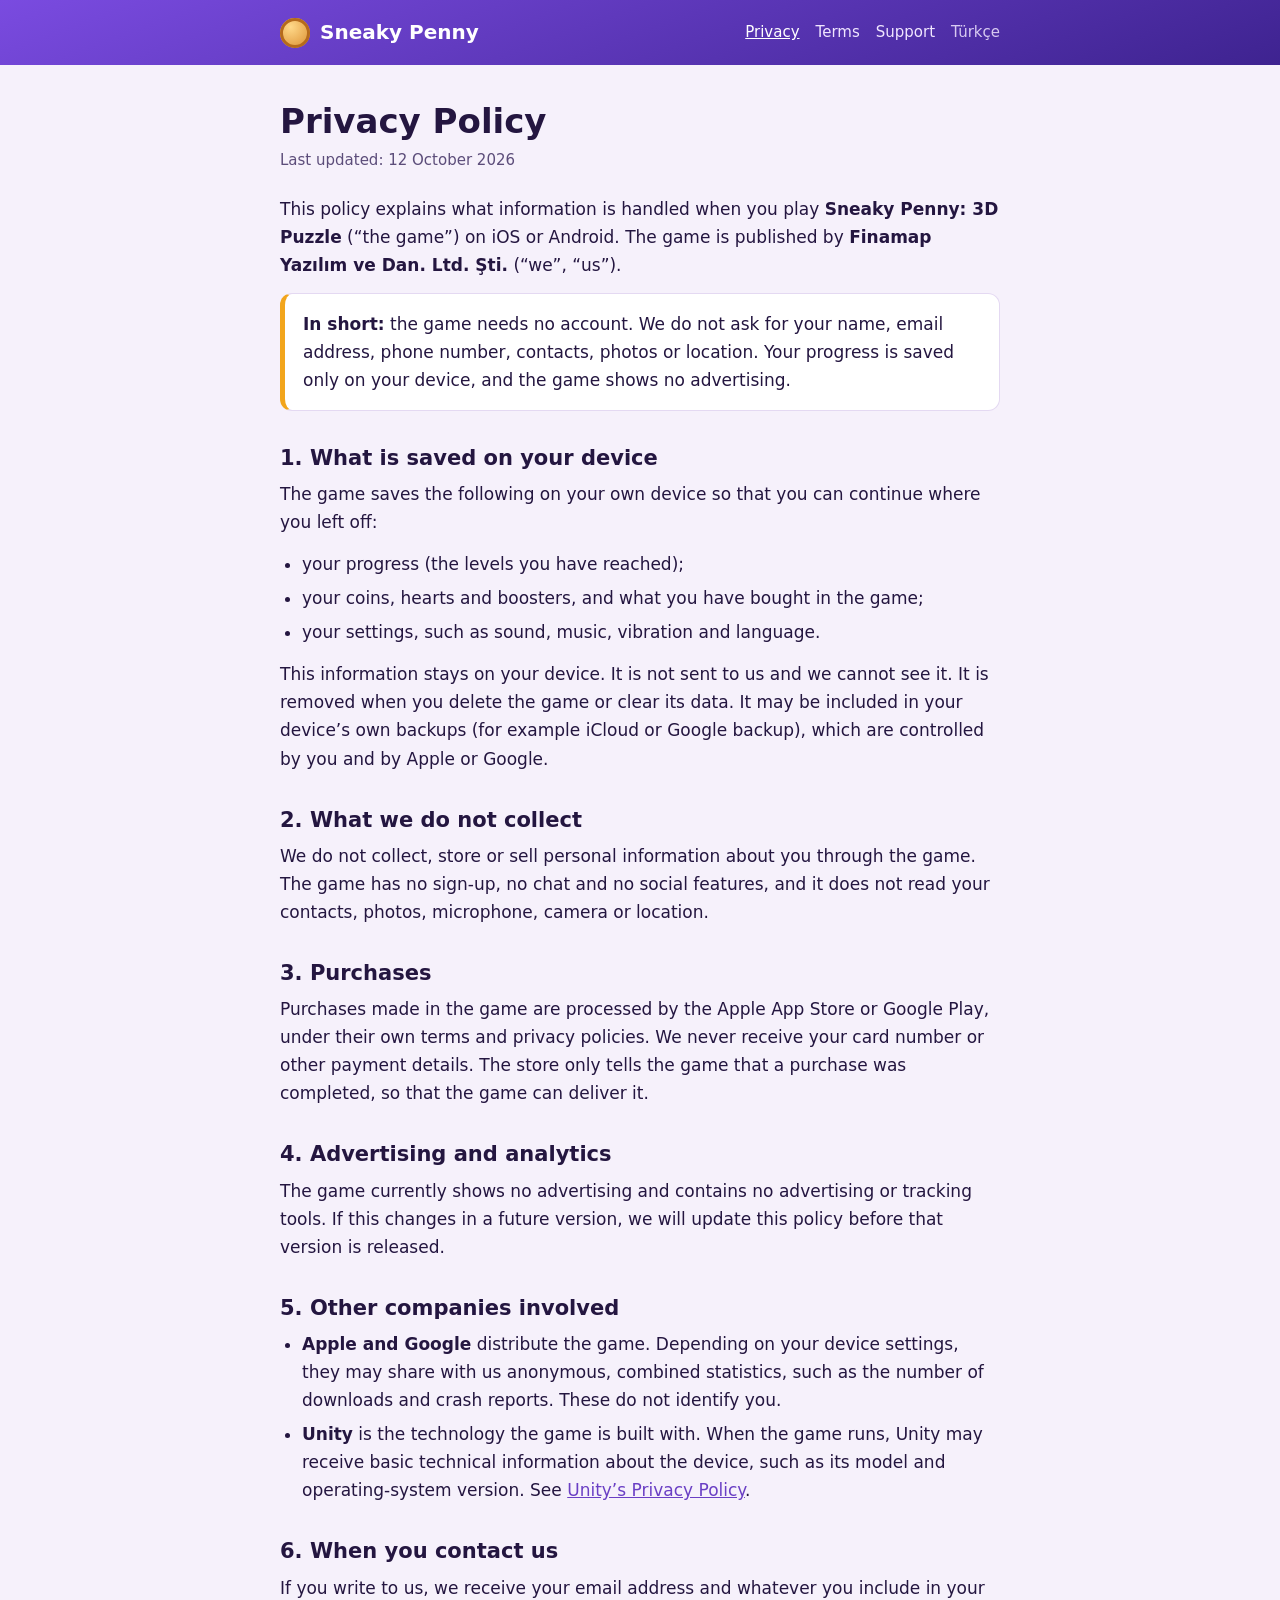
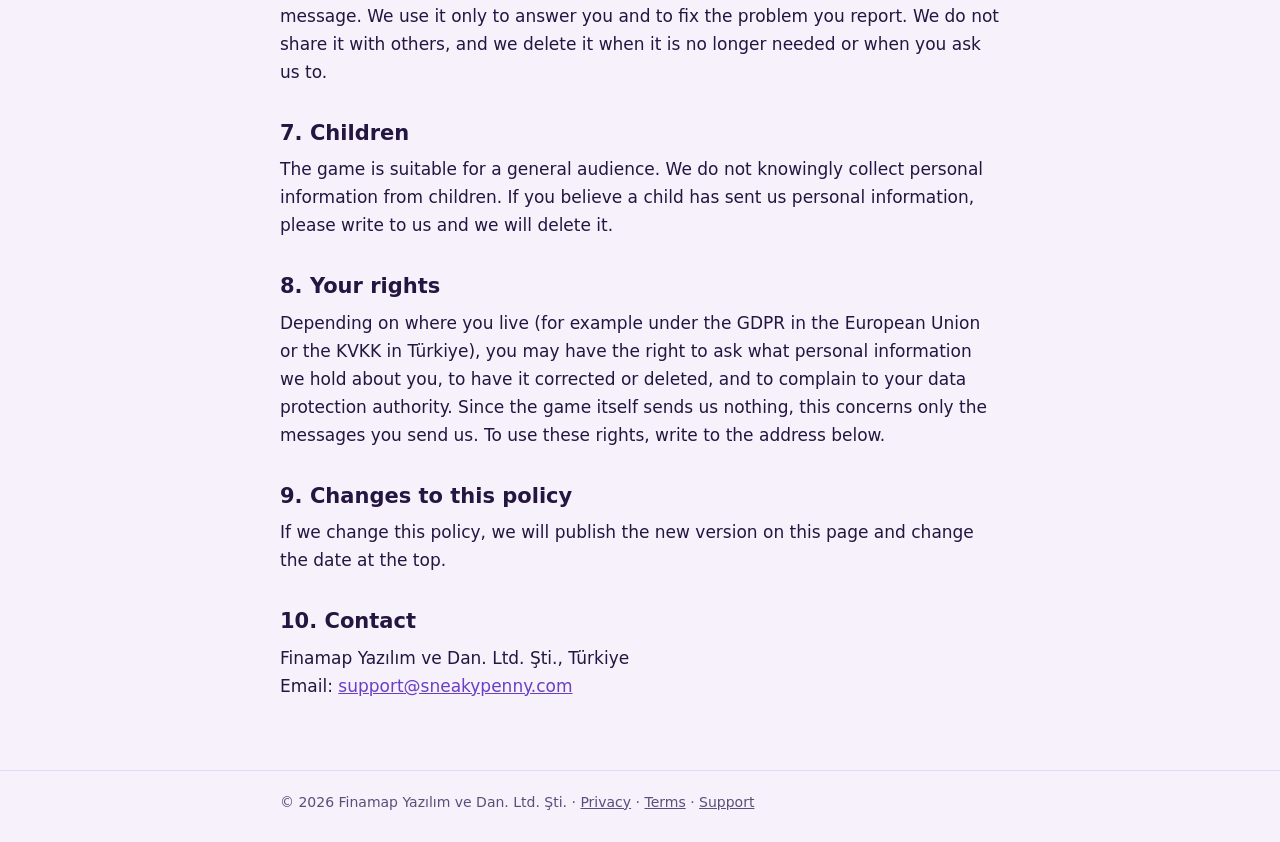
==== privacy/index.html @ abd044db "Add the Sneaky Penny website: privacy, terms and support pages English pages at the root and Turkish" ====
<!doctype html>
<html lang="en">
<head>
<meta charset="utf-8">
<meta name="viewport" content="width=device-width, initial-scale=1">
<title>Privacy Policy · Sneaky Penny: 3D Puzzle</title>
<meta name="description" content="Privacy Policy of Sneaky Penny: 3D Puzzle.">
<link rel="alternate" hreflang="tr" href="../tr/privacy/">
<link rel="stylesheet" href="../style.css">
</head>
<body>
<header class="top"><div class="inner">
  <a class="brand" href="../"><span class="coin"></span>Sneaky Penny</a>
  <nav>
    <a href="./" aria-current="page">Privacy</a>
    <a href="../terms/">Terms</a>
    <a href="../support/">Support</a>
    <a class="lang" href="../tr/privacy/" lang="tr">Türkçe</a>
  </nav>
</div></header>
<main>
  <h1>Privacy Policy</h1>
  <p class="updated">Last updated: 12 October 2026</p>

  <p>This policy explains what information is handled when you play <strong>Sneaky Penny: 3D Puzzle</strong> (“the game”) on iOS or Android. The game is published by <strong>Finamap Yazılım ve Dan. Ltd. Şti.</strong> (“we”, “us”).</p>

  <div class="summary">
    <p><strong>In short:</strong> the game needs no account. We do not ask for your name, email address, phone number, contacts, photos or location. Your progress is saved only on your device, and the game shows no advertising.</p>
  </div>

  <h2>1. What is saved on your device</h2>
  <p>The game saves the following on your own device so that you can continue where you left off:</p>
  <ul>
    <li>your progress (the levels you have reached);</li>
    <li>your coins, hearts and boosters, and what you have bought in the game;</li>
    <li>your settings, such as sound, music, vibration and language.</li>
  </ul>
  <p>This information stays on your device. It is not sent to us and we cannot see it. It is removed when you delete the game or clear its data. It may be included in your device’s own backups (for example iCloud or Google backup), which are controlled by you and by Apple or Google.</p>

  <h2>2. What we do not collect</h2>
  <p>We do not collect, store or sell personal information about you through the game. The game has no sign-up, no chat and no social features, and it does not read your contacts, photos, microphone, camera or location.</p>

  <h2>3. Purchases</h2>
  <p>Purchases made in the game are processed by the Apple App Store or Google Play, under their own terms and privacy policies. We never receive your card number or other payment details. The store only tells the game that a purchase was completed, so that the game can deliver it.</p>

  <h2>4. Advertising and analytics</h2>
  <p>The game currently shows no advertising and contains no advertising or tracking tools. If this changes in a future version, we will update this policy before that version is released.</p>

  <h2>5. Other companies involved</h2>
  <ul>
    <li><strong>Apple and Google</strong> distribute the game. Depending on your device settings, they may share with us anonymous, combined statistics, such as the number of downloads and crash reports. These do not identify you.</li>
    <li><strong>Unity</strong> is the technology the game is built with. When the game runs, Unity may receive basic technical information about the device, such as its model and operating-system version. See <a href="https://unity.com/legal/privacy-policy" rel="noopener">Unity’s Privacy Policy</a>.</li>
  </ul>

  <h2>6. When you contact us</h2>
  <p>If you write to us, we receive your email address and whatever you include in your message. We use it only to answer you and to fix the problem you report. We do not share it with others, and we delete it when it is no longer needed or when you ask us to.</p>

  <h2>7. Children</h2>
  <p>The game is suitable for a general audience. We do not knowingly collect personal information from children. If you believe a child has sent us personal information, please write to us and we will delete it.</p>

  <h2>8. Your rights</h2>
  <p>Depending on where you live (for example under the GDPR in the European Union or the KVKK in Türkiye), you may have the right to ask what personal information we hold about you, to have it corrected or deleted, and to complain to your data protection authority. Since the game itself sends us nothing, this concerns only the messages you send us. To use these rights, write to the address below.</p>

  <h2>9. Changes to this policy</h2>
  <p>If we change this policy, we will publish the new version on this page and change the date at the top.</p>

  <h2>10. Contact</h2>
  <p>Finamap Yazılım ve Dan. Ltd. Şti., Türkiye<br>
  Email: <a href="mailto:support@sneakypenny.com">support@sneakypenny.com</a></p>
</main>
<footer><div class="inner">
  © 2026 Finamap Yazılım ve Dan. Ltd. Şti. · <a href="./">Privacy</a> · <a href="../terms/">Terms</a> · <a href="../support/">Support</a>
</div></footer>
</body>
</html>
---- style.css ----
:root {
  --bg: #f6f1fb;
  --card: #ffffff;
  --ink: #241640;
  --soft: #5c4d7a;
  --line: #e4d9f2;
  --brand: #6a3fc4;
  --brand-deep: #3e2390;
  --gold: #f2a51c;
}
@media (prefers-color-scheme: dark) {
  :root {
    --bg: #150c26;
    --card: #1f1436;
    --ink: #f1eafc;
    --soft: #b9a9d8;
    --line: #35255a;
    --brand: #a985ff;
    --brand-deep: #2a1960;
    --gold: #ffbf3c;
  }
}
* { box-sizing: border-box; }
html { -webkit-text-size-adjust: 100%; }
body {
  margin: 0;
  background: var(--bg);
  color: var(--ink);
  font: 17px/1.65 system-ui, -apple-system, "Segoe UI", Roboto, "Helvetica Neue", Arial, sans-serif;
}
a { color: var(--brand); }
a:hover { text-decoration: none; }

.top {
  background: linear-gradient(160deg, #7a4be0, #3e2390);
  color: #fff;
}
.top .inner, main, footer .inner {
  max-width: 760px;
  margin: 0 auto;
  padding: 0 20px;
}
.top .inner {
  display: flex;
  flex-wrap: wrap;
  align-items: center;
  gap: 8px 20px;
  padding-top: 16px;
  padding-bottom: 16px;
}
.brand {
  display: flex;
  align-items: center;
  gap: 10px;
  margin-right: auto;
  color: #fff;
  font-weight: 800;
  font-size: 20px;
  text-decoration: none;
}
.coin {
  width: 30px;
  height: 30px;
  border-radius: 50%;
  background: radial-gradient(circle at 35% 30%, #ffd98a, #d98a2b);
  box-shadow: inset 0 0 0 3px #b56a1c;
}
nav { display: flex; flex-wrap: wrap; gap: 4px 16px; }
nav a { color: #f0e6ff; text-decoration: none; font-size: 15px; }
nav a:hover, nav a[aria-current="page"] { color: #fff; text-decoration: underline; }
nav .lang { opacity: .85; }

main { padding-top: 36px; padding-bottom: 56px; }
h1 { font-size: 34px; line-height: 1.2; margin: 0 0 6px; }
h2 { font-size: 21px; line-height: 1.3; margin: 34px 0 8px; }
p, ul { margin: 0 0 14px; }
ul { padding-left: 22px; }
li { margin-bottom: 6px; }
.updated { color: var(--soft); font-size: 15px; margin-bottom: 22px; }
.summary {
  background: var(--card);
  border: 1px solid var(--line);
  border-left: 5px solid var(--gold);
  border-radius: 12px;
  padding: 16px 18px;
  margin: 0 0 8px;
}
.summary p:last-child { margin-bottom: 0; }

.hero { text-align: center; padding: 28px 0 8px; }
.hero h1 { font-size: 42px; }
.hero p { color: var(--soft); font-size: 19px; max-width: 520px; margin: 0 auto 26px; }
.cards { display: grid; gap: 14px; grid-template-columns: repeat(auto-fit, minmax(210px, 1fr)); margin-top: 26px; }
.card {
  display: block;
  background: var(--card);
  border: 1px solid var(--line);
  border-radius: 14px;
  padding: 18px;
  color: var(--ink);
  text-decoration: none;
}
.card:hover { border-color: var(--brand); }
.card strong { display: block; font-size: 18px; margin-bottom: 4px; color: var(--brand); }
.card span { color: var(--soft); font-size: 15px; }
.mail {
  display: inline-block;
  background: var(--brand);
  color: #fff;
  font-weight: 700;
  text-decoration: none;
  border-radius: 12px;
  padding: 12px 20px;
  margin: 6px 0 18px;
}
@media (prefers-color-scheme: dark) { .mail { color: #150c26; } }

footer { border-top: 1px solid var(--line); color: var(--soft); font-size: 14px; }
footer .inner { padding-top: 20px; padding-bottom: 28px; }
footer a { color: var(--soft); }
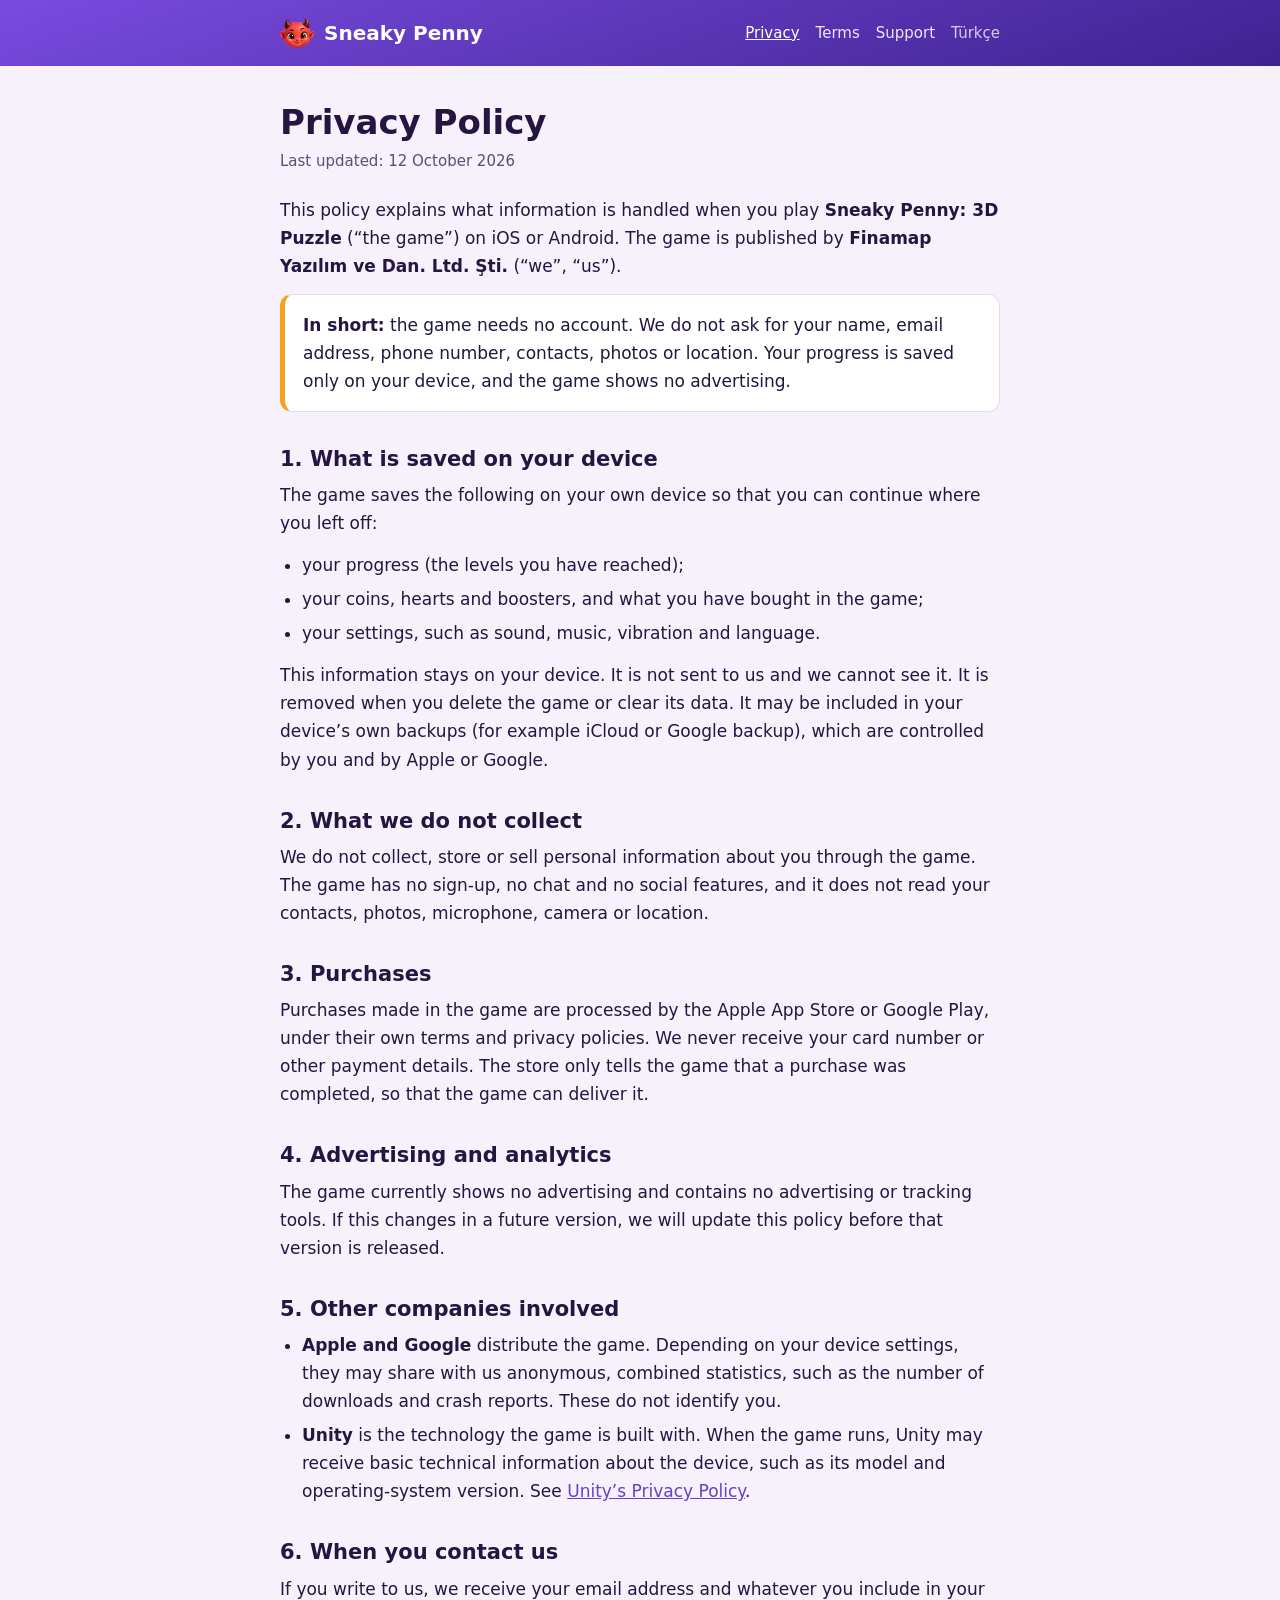
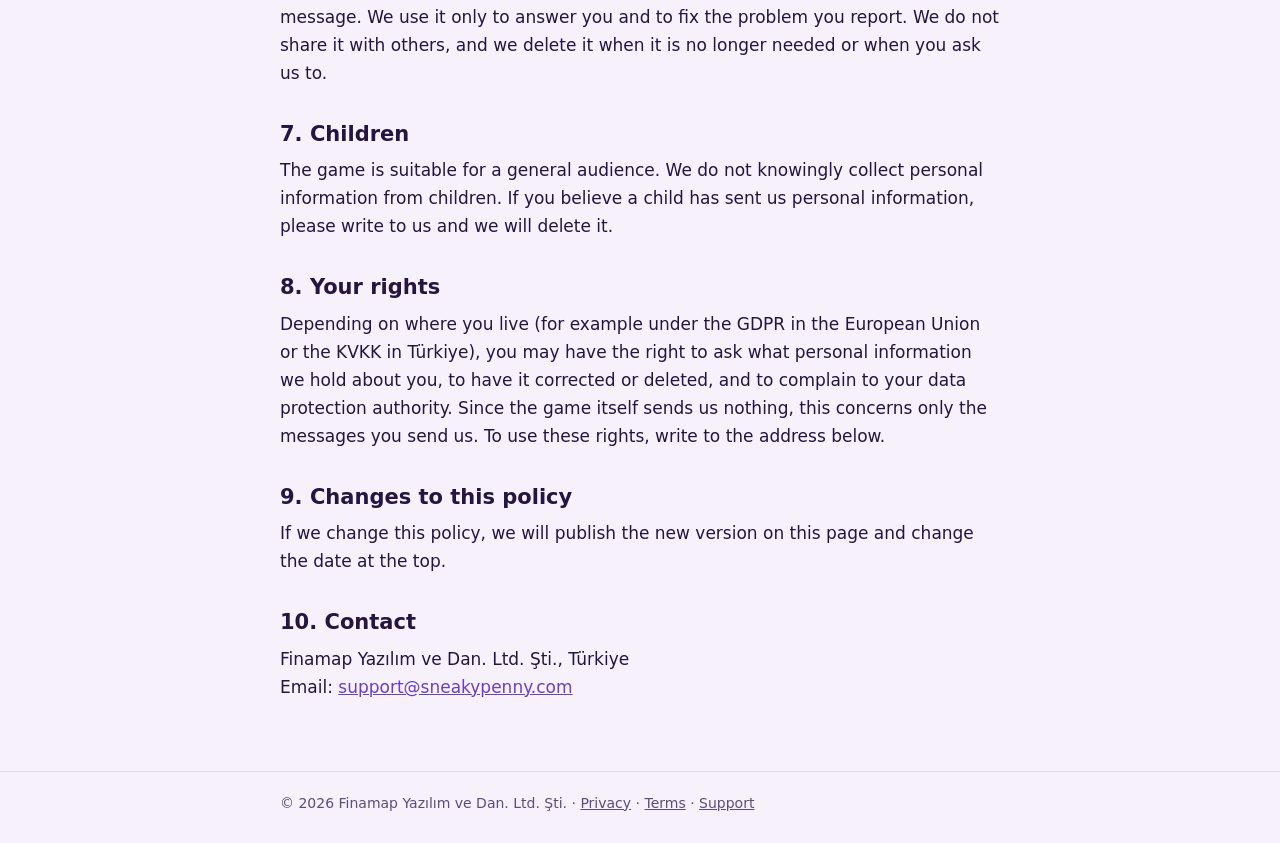
==== commit d32508ec: "Show the game's devil emoji beside the site name Replaces the drawn coin in the header of every page" ====
--- a/privacy/index.html
+++ b/privacy/index.html
@@ -10,7 +10,7 @@
 </head>
 <body>
 <header class="top"><div class="inner">
-  <a class="brand" href="../"><span class="coin"></span>Sneaky Penny</a>
+  <a class="brand" href="../"><img class="devil" src="../devil.png" alt="" width="34" height="34">Sneaky Penny</a>
   <nav>
     <a href="./" aria-current="page">Privacy</a>
     <a href="../terms/">Terms</a>
--- a/style.css
+++ b/style.css
@@ -58,13 +58,7 @@
   font-size: 20px;
   text-decoration: none;
 }
-.coin {
-  width: 30px;
-  height: 30px;
-  border-radius: 50%;
-  background: radial-gradient(circle at 35% 30%, #ffd98a, #d98a2b);
-  box-shadow: inset 0 0 0 3px #b56a1c;
-}
+.devil { width: 34px; height: 34px; display: block; }
 nav { display: flex; flex-wrap: wrap; gap: 4px 16px; }
 nav a { color: #f0e6ff; text-decoration: none; font-size: 15px; }
 nav a:hover, nav a[aria-current="page"] { color: #fff; text-decoration: underline; }
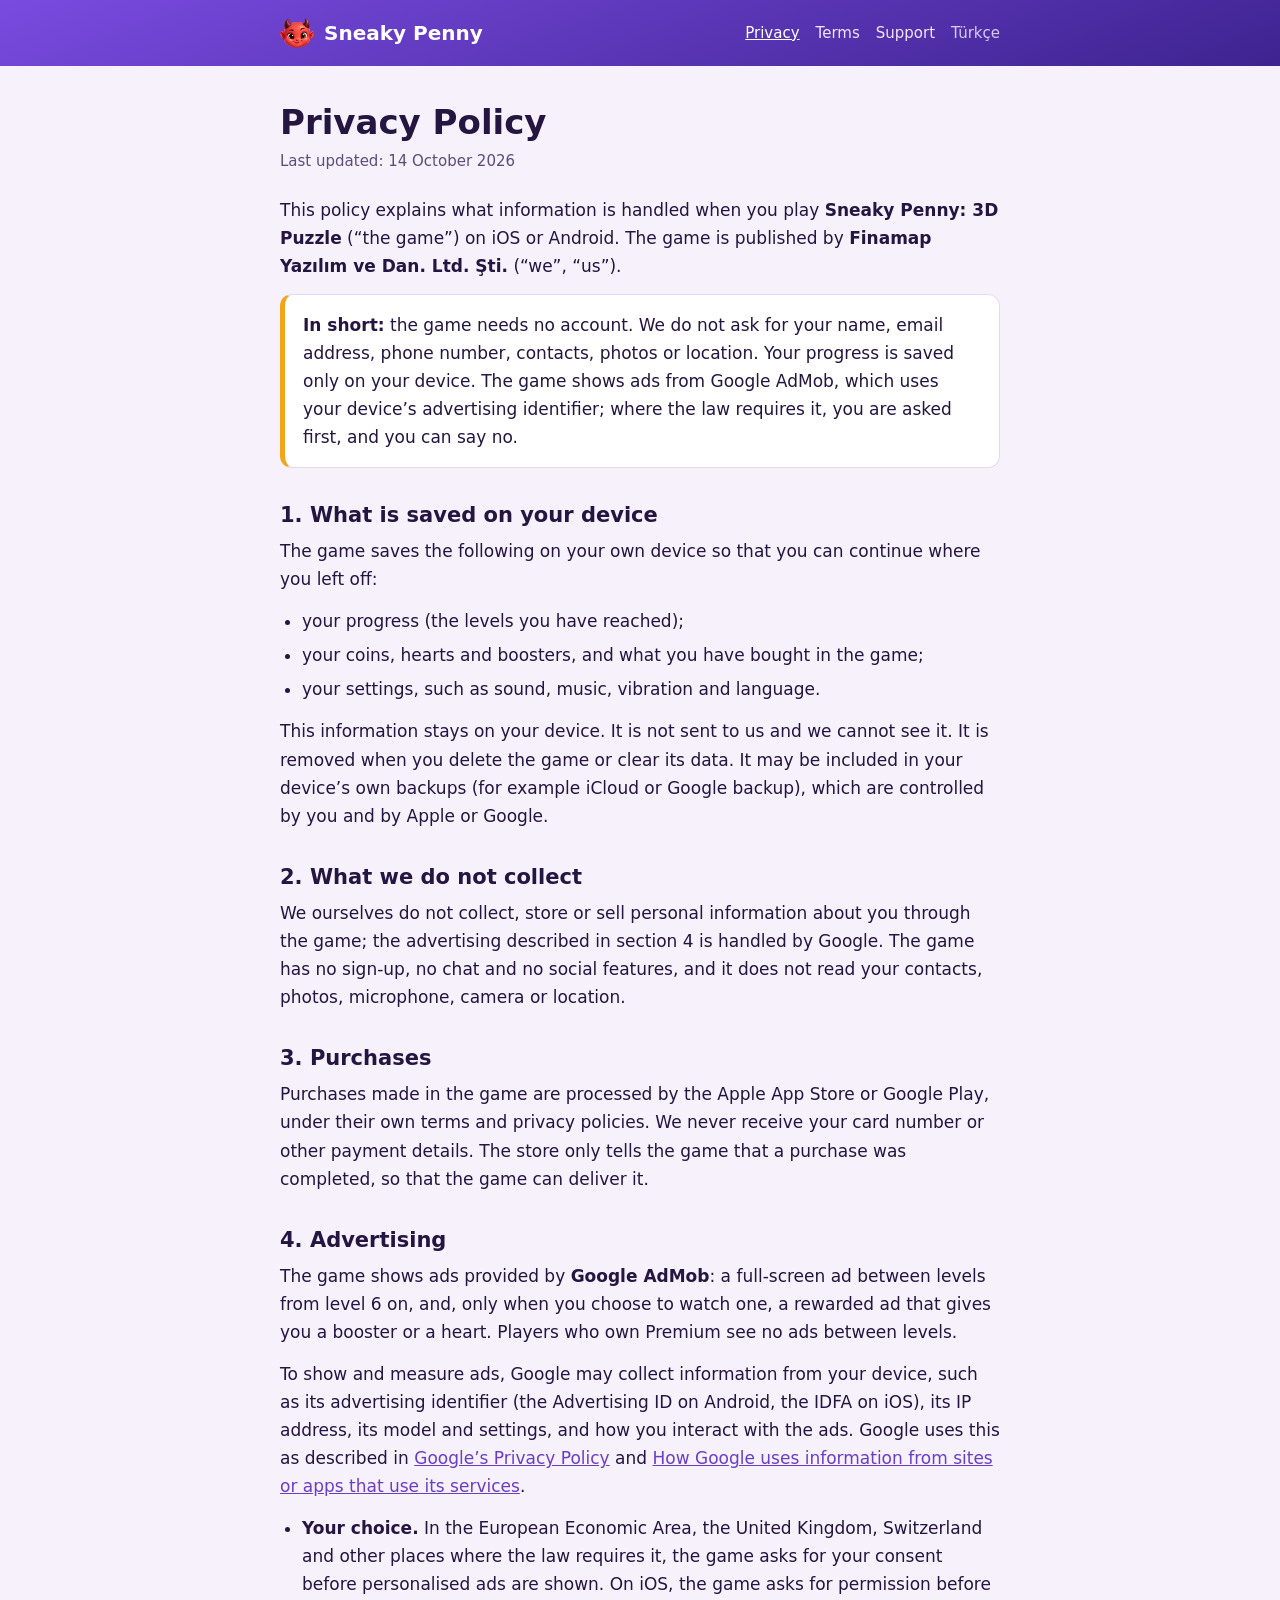
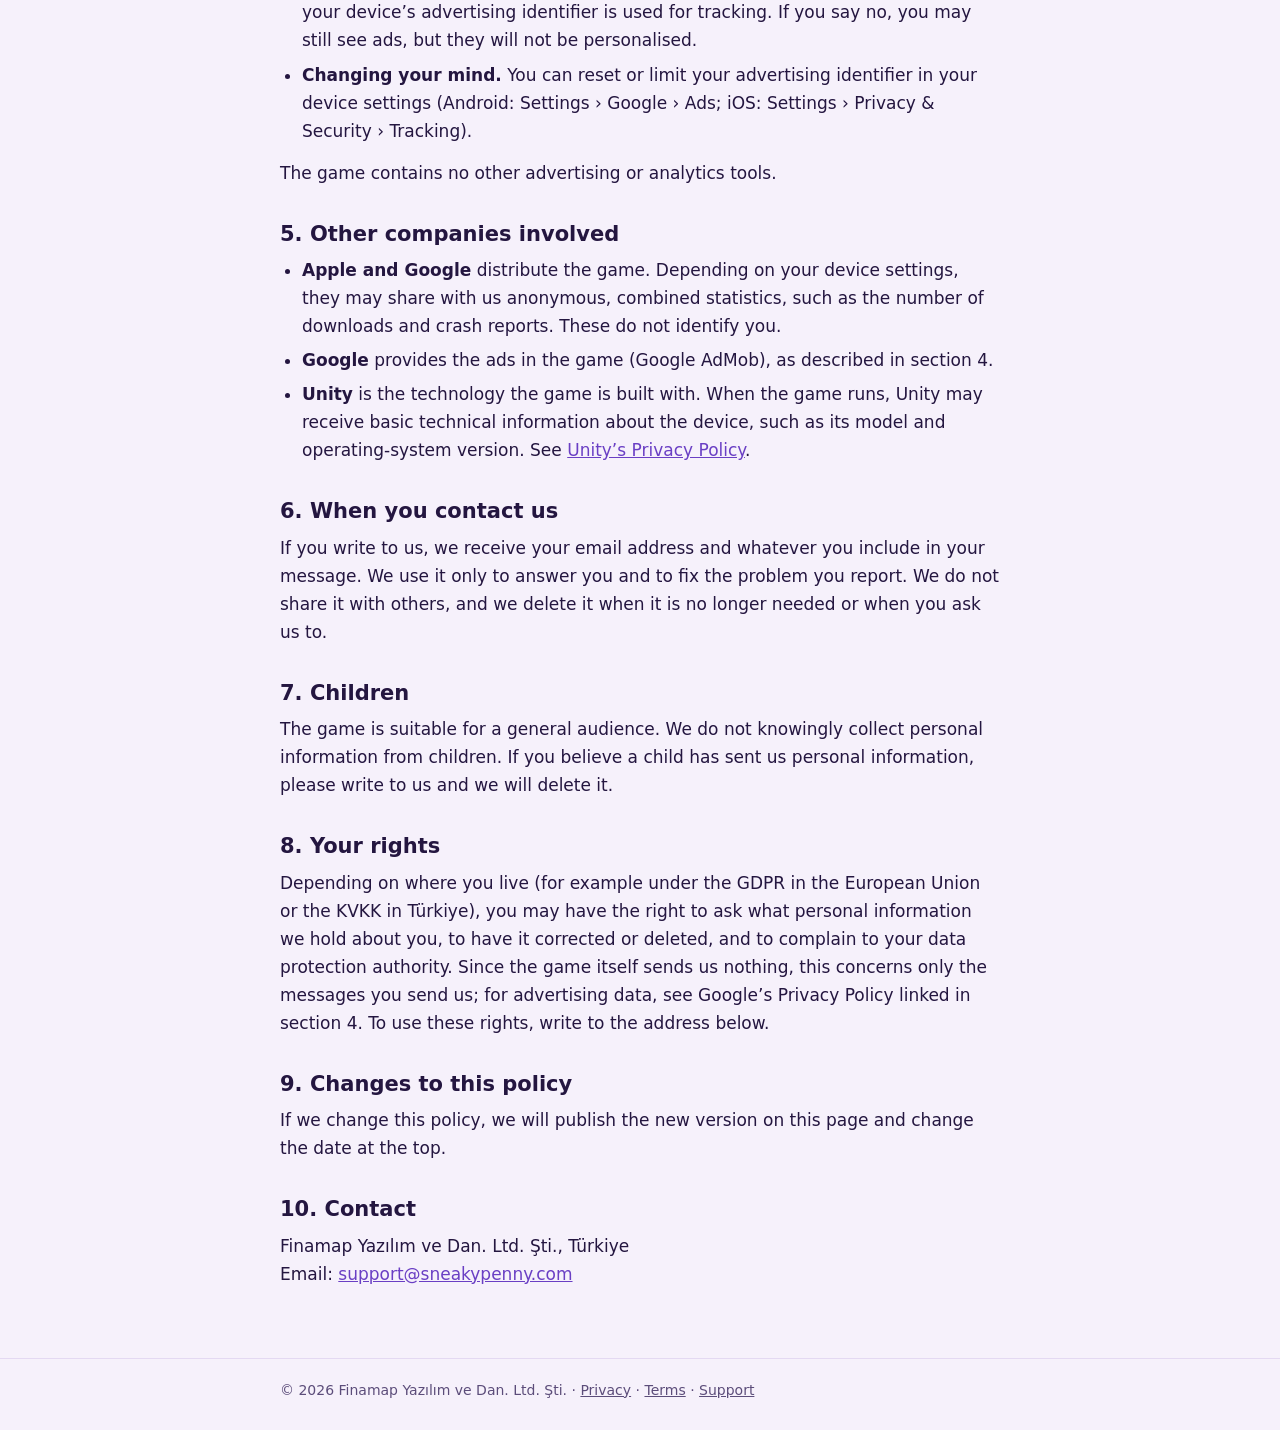
==== commit 246a906a: "Add the AdMob advertising section to the privacy policy and app-ads.txt Co-Authored-By: Claude Opus " ====
--- a/privacy/index.html
+++ b/privacy/index.html
@@ -20,12 +20,12 @@
 </div></header>
 <main>
   <h1>Privacy Policy</h1>
-  <p class="updated">Last updated: 12 October 2026</p>
+  <p class="updated">Last updated: 14 October 2026</p>
 
   <p>This policy explains what information is handled when you play <strong>Sneaky Penny: 3D Puzzle</strong> (“the game”) on iOS or Android. The game is published by <strong>Finamap Yazılım ve Dan. Ltd. Şti.</strong> (“we”, “us”).</p>
 
   <div class="summary">
-    <p><strong>In short:</strong> the game needs no account. We do not ask for your name, email address, phone number, contacts, photos or location. Your progress is saved only on your device, and the game shows no advertising.</p>
+    <p><strong>In short:</strong> the game needs no account. We do not ask for your name, email address, phone number, contacts, photos or location. Your progress is saved only on your device. The game shows ads from Google AdMob, which uses your device’s advertising identifier; where the law requires it, you are asked first, and you can say no.</p>
   </div>
 
   <h2>1. What is saved on your device</h2>
@@ -38,17 +38,24 @@
   <p>This information stays on your device. It is not sent to us and we cannot see it. It is removed when you delete the game or clear its data. It may be included in your device’s own backups (for example iCloud or Google backup), which are controlled by you and by Apple or Google.</p>
 
   <h2>2. What we do not collect</h2>
-  <p>We do not collect, store or sell personal information about you through the game. The game has no sign-up, no chat and no social features, and it does not read your contacts, photos, microphone, camera or location.</p>
+  <p>We ourselves do not collect, store or sell personal information about you through the game; the advertising described in section 4 is handled by Google. The game has no sign-up, no chat and no social features, and it does not read your contacts, photos, microphone, camera or location.</p>
 
   <h2>3. Purchases</h2>
   <p>Purchases made in the game are processed by the Apple App Store or Google Play, under their own terms and privacy policies. We never receive your card number or other payment details. The store only tells the game that a purchase was completed, so that the game can deliver it.</p>
 
-  <h2>4. Advertising and analytics</h2>
-  <p>The game currently shows no advertising and contains no advertising or tracking tools. If this changes in a future version, we will update this policy before that version is released.</p>
+  <h2>4. Advertising</h2>
+  <p>The game shows ads provided by <strong>Google AdMob</strong>: a full-screen ad between levels from level 6 on, and, only when you choose to watch one, a rewarded ad that gives you a booster or a heart. Players who own Premium see no ads between levels.</p>
+  <p>To show and measure ads, Google may collect information from your device, such as its advertising identifier (the Advertising ID on Android, the IDFA on iOS), its IP address, its model and settings, and how you interact with the ads. Google uses this as described in <a href="https://policies.google.com/privacy" rel="noopener">Google’s Privacy Policy</a> and <a href="https://policies.google.com/technologies/partner-sites" rel="noopener">How Google uses information from sites or apps that use its services</a>.</p>
+  <ul>
+    <li><strong>Your choice.</strong> In the European Economic Area, the United Kingdom, Switzerland and other places where the law requires it, the game asks for your consent before personalised ads are shown. On iOS, the game asks for permission before your device’s advertising identifier is used for tracking. If you say no, you may still see ads, but they will not be personalised.</li>
+    <li><strong>Changing your mind.</strong> You can reset or limit your advertising identifier in your device settings (Android: Settings › Google › Ads; iOS: Settings › Privacy &amp; Security › Tracking).</li>
+  </ul>
+  <p>The game contains no other advertising or analytics tools.</p>
 
   <h2>5. Other companies involved</h2>
   <ul>
     <li><strong>Apple and Google</strong> distribute the game. Depending on your device settings, they may share with us anonymous, combined statistics, such as the number of downloads and crash reports. These do not identify you.</li>
+    <li><strong>Google</strong> provides the ads in the game (Google AdMob), as described in section 4.</li>
     <li><strong>Unity</strong> is the technology the game is built with. When the game runs, Unity may receive basic technical information about the device, such as its model and operating-system version. See <a href="https://unity.com/legal/privacy-policy" rel="noopener">Unity’s Privacy Policy</a>.</li>
   </ul>
 
@@ -59,7 +66,7 @@
   <p>The game is suitable for a general audience. We do not knowingly collect personal information from children. If you believe a child has sent us personal information, please write to us and we will delete it.</p>
 
   <h2>8. Your rights</h2>
-  <p>Depending on where you live (for example under the GDPR in the European Union or the KVKK in Türkiye), you may have the right to ask what personal information we hold about you, to have it corrected or deleted, and to complain to your data protection authority. Since the game itself sends us nothing, this concerns only the messages you send us. To use these rights, write to the address below.</p>
+  <p>Depending on where you live (for example under the GDPR in the European Union or the KVKK in Türkiye), you may have the right to ask what personal information we hold about you, to have it corrected or deleted, and to complain to your data protection authority. Since the game itself sends us nothing, this concerns only the messages you send us; for advertising data, see Google’s Privacy Policy linked in section 4. To use these rights, write to the address below.</p>
 
   <h2>9. Changes to this policy</h2>
   <p>If we change this policy, we will publish the new version on this page and change the date at the top.</p>
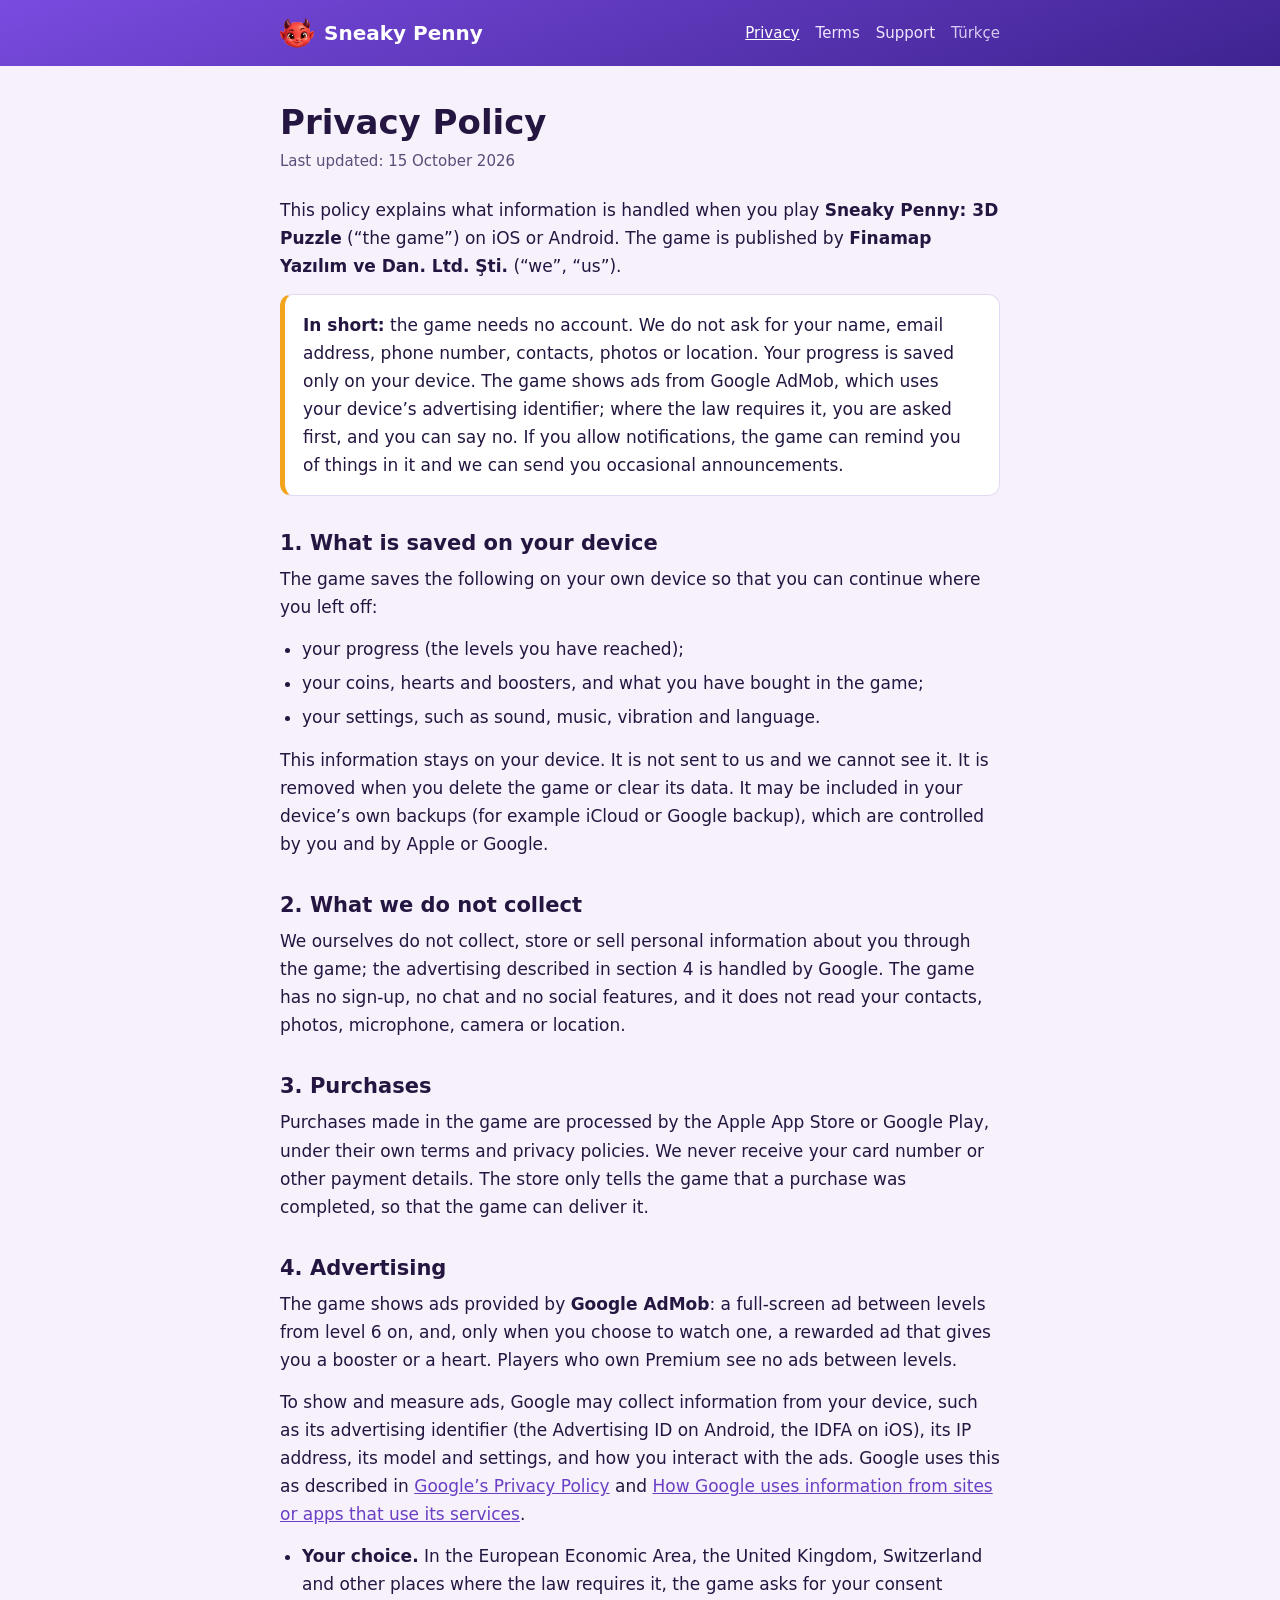
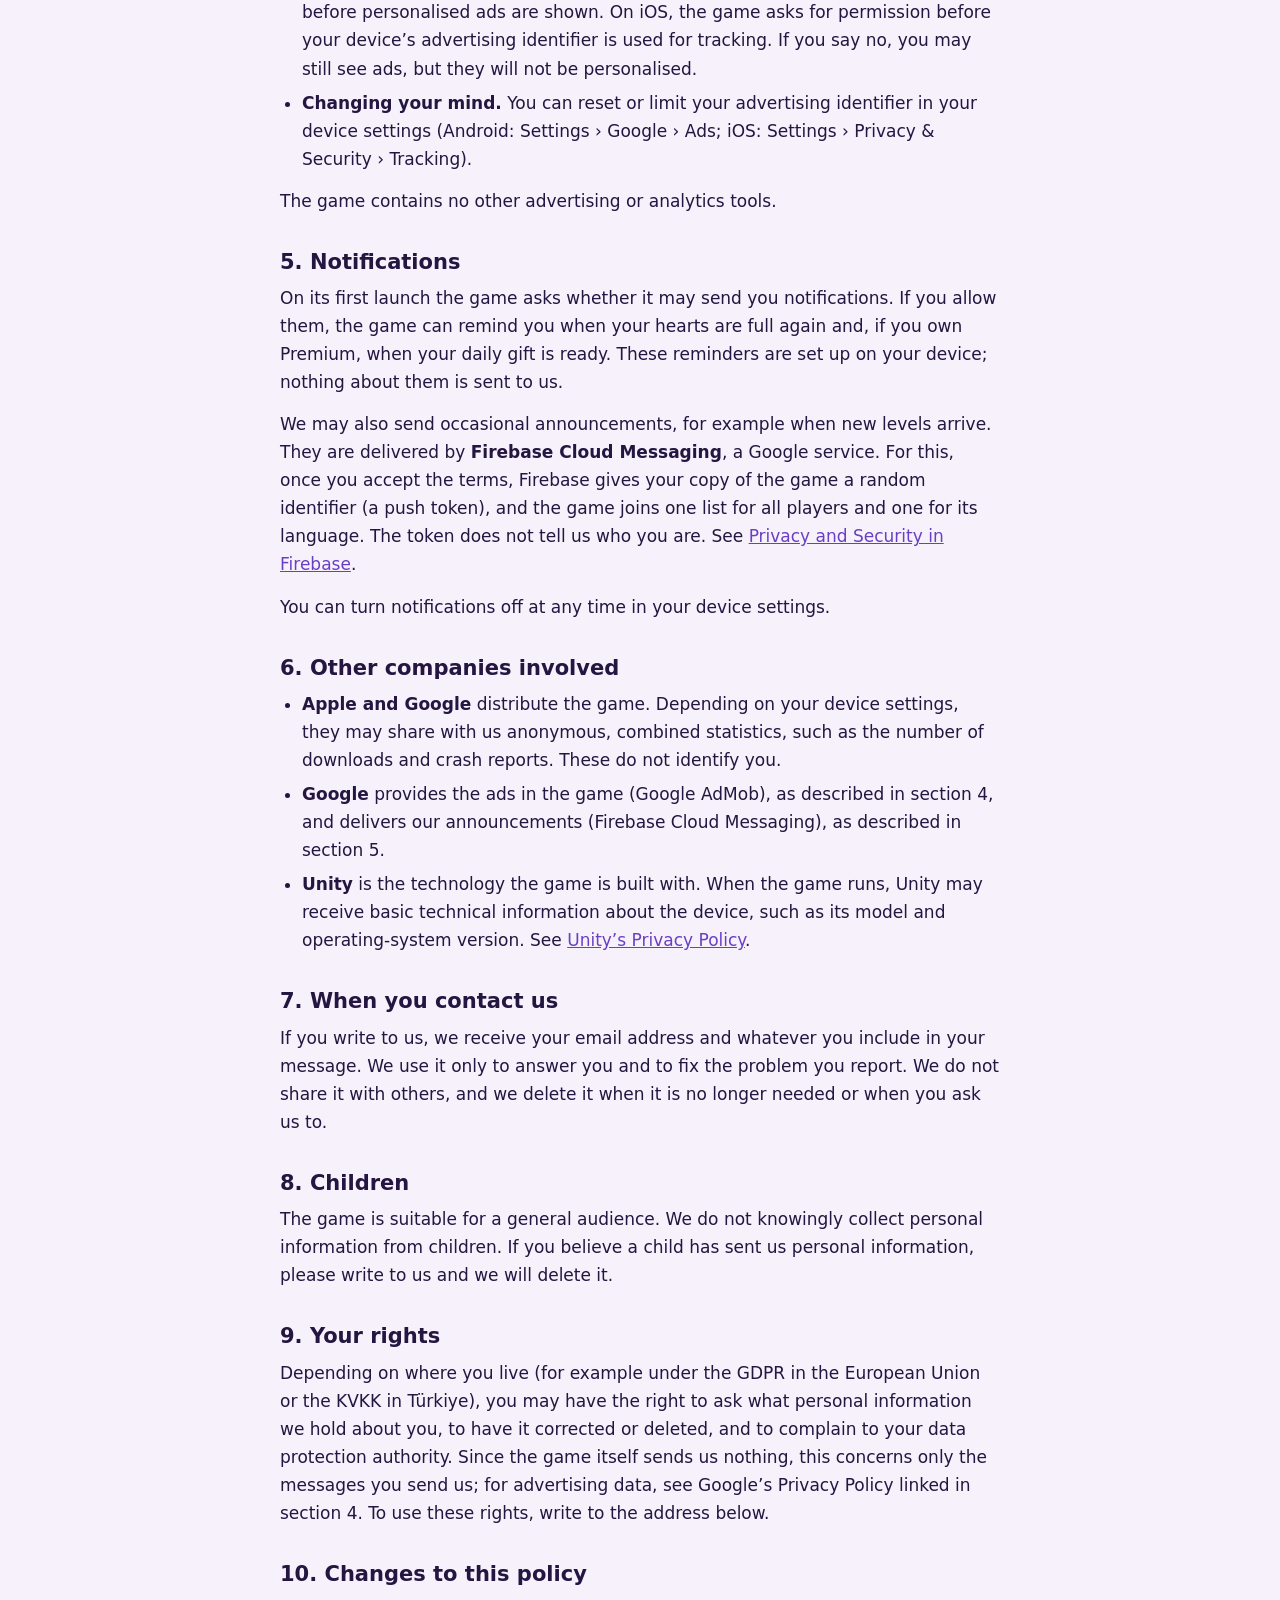
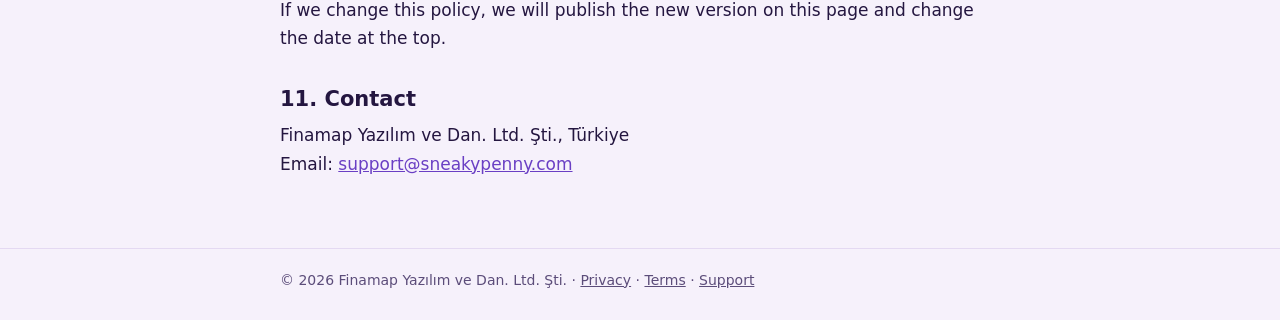
==== commit 5627795f: "Privacy policy: notifications and Firebase Cloud Messaging Co-Authored-By: Claude Opus 5.5 <noreply@" ====
--- a/privacy/index.html
+++ b/privacy/index.html
@@ -20,12 +20,12 @@
 </div></header>
 <main>
   <h1>Privacy Policy</h1>
-  <p class="updated">Last updated: 14 October 2026</p>
+  <p class="updated">Last updated: 15 October 2026</p>
 
   <p>This policy explains what information is handled when you play <strong>Sneaky Penny: 3D Puzzle</strong> (“the game”) on iOS or Android. The game is published by <strong>Finamap Yazılım ve Dan. Ltd. Şti.</strong> (“we”, “us”).</p>
 
   <div class="summary">
-    <p><strong>In short:</strong> the game needs no account. We do not ask for your name, email address, phone number, contacts, photos or location. Your progress is saved only on your device. The game shows ads from Google AdMob, which uses your device’s advertising identifier; where the law requires it, you are asked first, and you can say no.</p>
+    <p><strong>In short:</strong> the game needs no account. We do not ask for your name, email address, phone number, contacts, photos or location. Your progress is saved only on your device. The game shows ads from Google AdMob, which uses your device’s advertising identifier; where the law requires it, you are asked first, and you can say no. If you allow notifications, the game can remind you of things in it and we can send you occasional announcements.</p>
   </div>
 
   <h2>1. What is saved on your device</h2>
@@ -52,26 +52,31 @@
   </ul>
   <p>The game contains no other advertising or analytics tools.</p>
 
-  <h2>5. Other companies involved</h2>
+  <h2>5. Notifications</h2>
+  <p>On its first launch the game asks whether it may send you notifications. If you allow them, the game can remind you when your hearts are full again and, if you own Premium, when your daily gift is ready. These reminders are set up on your device; nothing about them is sent to us.</p>
+  <p>We may also send occasional announcements, for example when new levels arrive. They are delivered by <strong>Firebase Cloud Messaging</strong>, a Google service. For this, once you accept the terms, Firebase gives your copy of the game a random identifier (a push token), and the game joins one list for all players and one for its language. The token does not tell us who you are. See <a href="https://firebase.google.com/support/privacy" rel="noopener">Privacy and Security in Firebase</a>.</p>
+  <p>You can turn notifications off at any time in your device settings.</p>
+
+  <h2>6. Other companies involved</h2>
   <ul>
     <li><strong>Apple and Google</strong> distribute the game. Depending on your device settings, they may share with us anonymous, combined statistics, such as the number of downloads and crash reports. These do not identify you.</li>
-    <li><strong>Google</strong> provides the ads in the game (Google AdMob), as described in section 4.</li>
+    <li><strong>Google</strong> provides the ads in the game (Google AdMob), as described in section 4, and delivers our announcements (Firebase Cloud Messaging), as described in section 5.</li>
     <li><strong>Unity</strong> is the technology the game is built with. When the game runs, Unity may receive basic technical information about the device, such as its model and operating-system version. See <a href="https://unity.com/legal/privacy-policy" rel="noopener">Unity’s Privacy Policy</a>.</li>
   </ul>
 
-  <h2>6. When you contact us</h2>
+  <h2>7. When you contact us</h2>
   <p>If you write to us, we receive your email address and whatever you include in your message. We use it only to answer you and to fix the problem you report. We do not share it with others, and we delete it when it is no longer needed or when you ask us to.</p>
 
-  <h2>7. Children</h2>
+  <h2>8. Children</h2>
   <p>The game is suitable for a general audience. We do not knowingly collect personal information from children. If you believe a child has sent us personal information, please write to us and we will delete it.</p>
 
-  <h2>8. Your rights</h2>
+  <h2>9. Your rights</h2>
   <p>Depending on where you live (for example under the GDPR in the European Union or the KVKK in Türkiye), you may have the right to ask what personal information we hold about you, to have it corrected or deleted, and to complain to your data protection authority. Since the game itself sends us nothing, this concerns only the messages you send us; for advertising data, see Google’s Privacy Policy linked in section 4. To use these rights, write to the address below.</p>
 
-  <h2>9. Changes to this policy</h2>
+  <h2>10. Changes to this policy</h2>
   <p>If we change this policy, we will publish the new version on this page and change the date at the top.</p>
 
-  <h2>10. Contact</h2>
+  <h2>11. Contact</h2>
   <p>Finamap Yazılım ve Dan. Ltd. Şti., Türkiye<br>
   Email: <a href="mailto:support@sneakypenny.com">support@sneakypenny.com</a></p>
 </main>
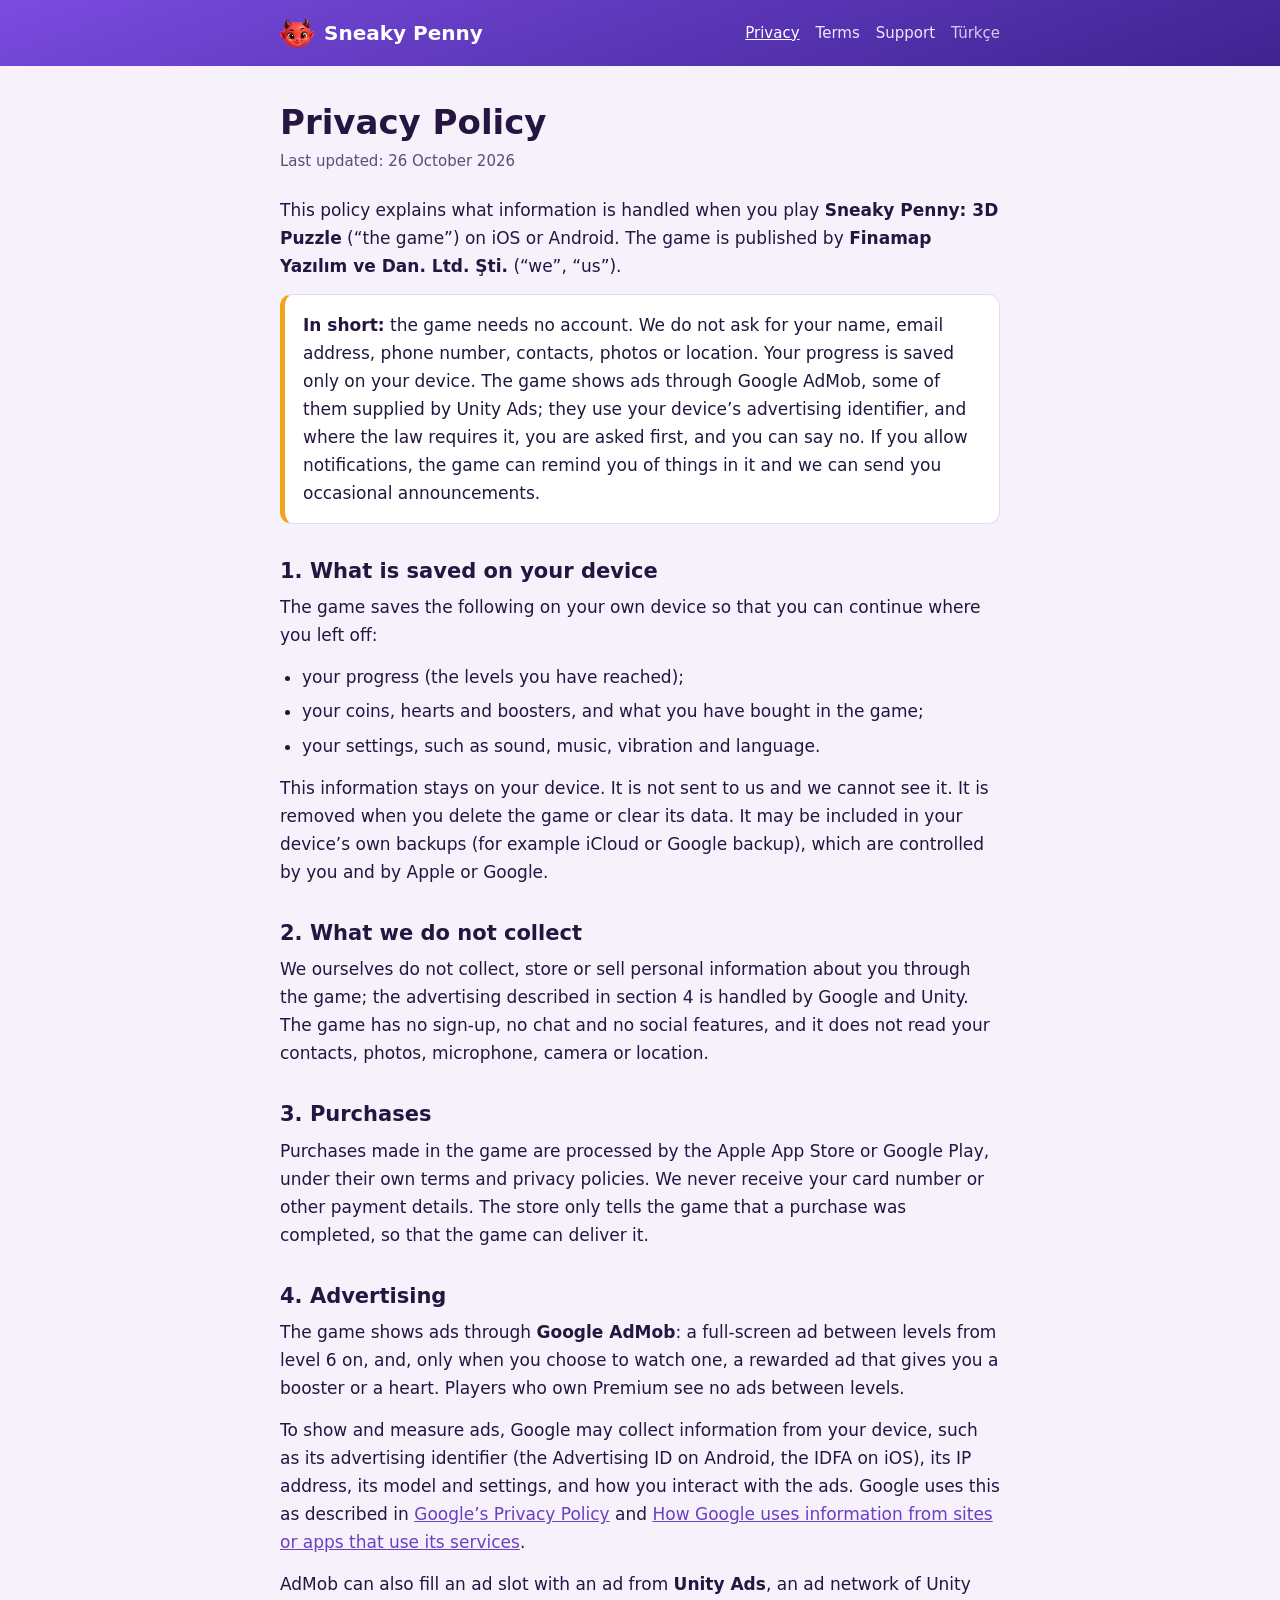
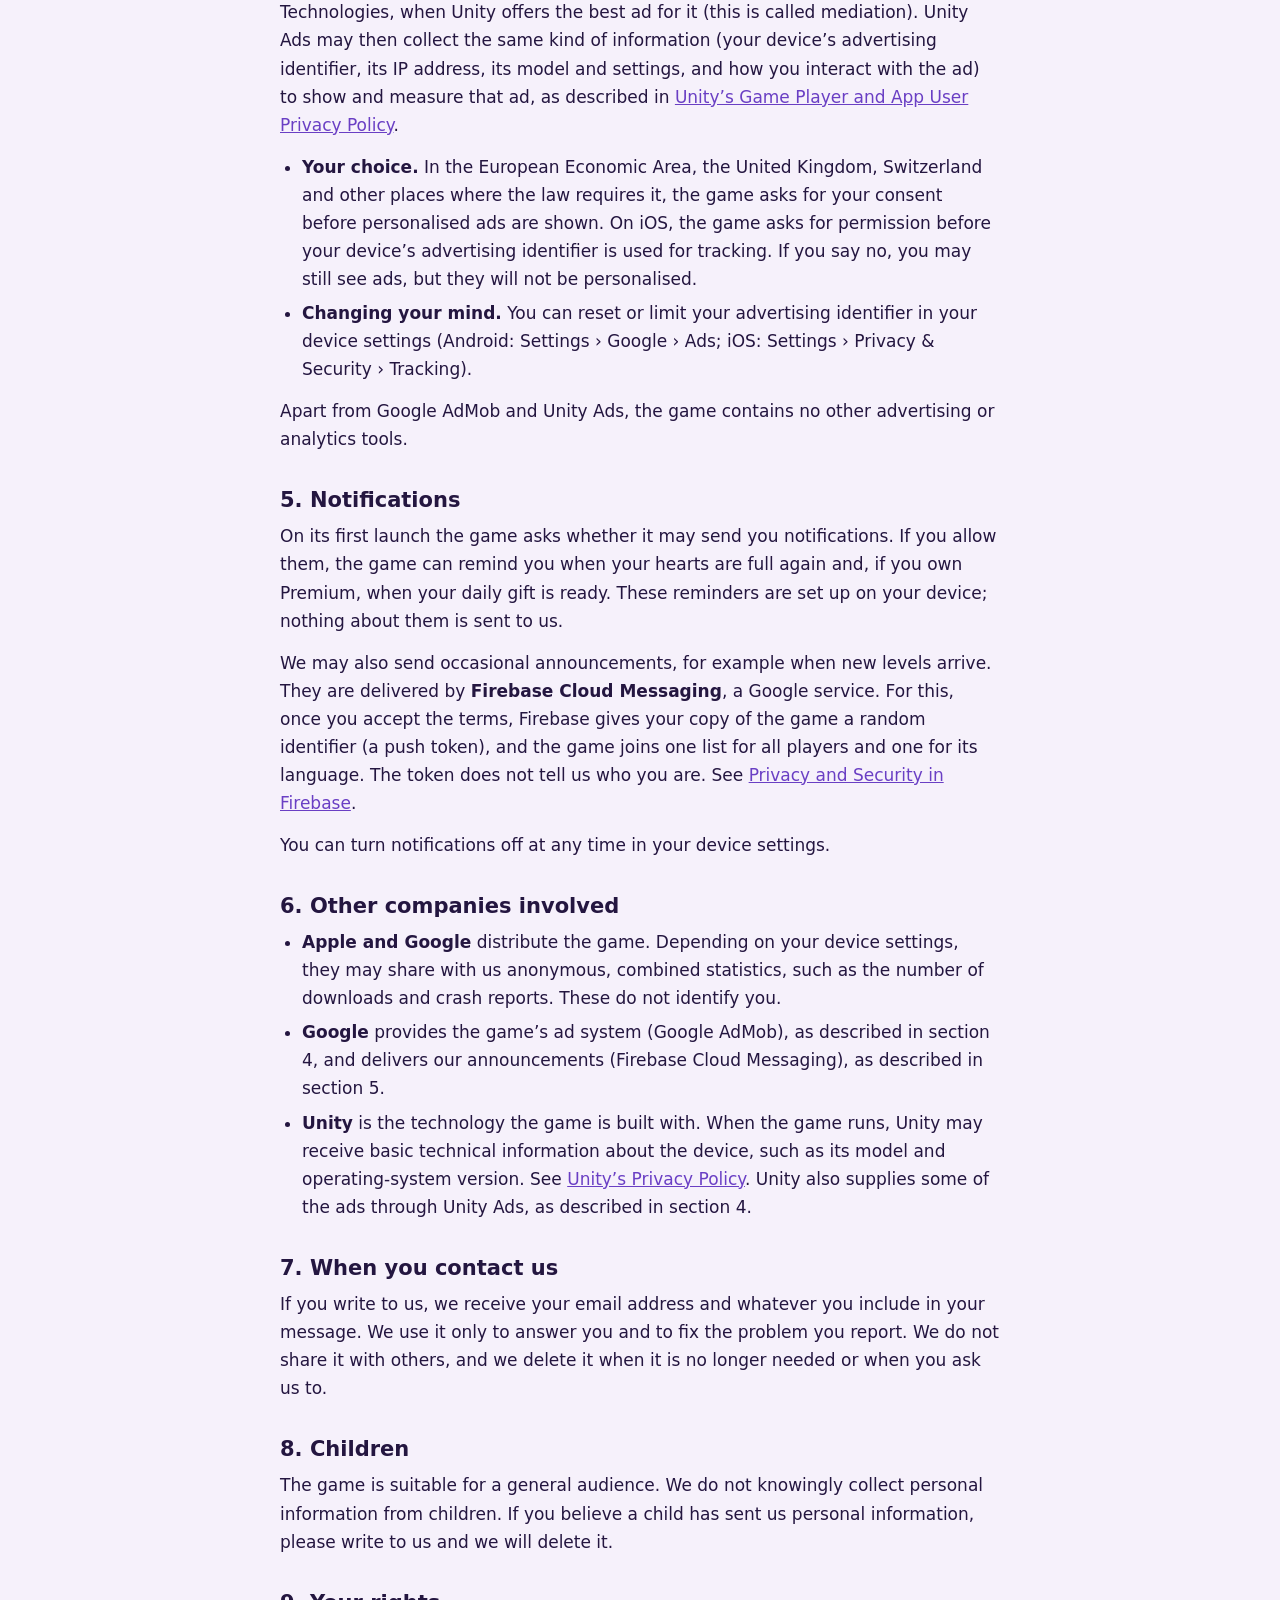
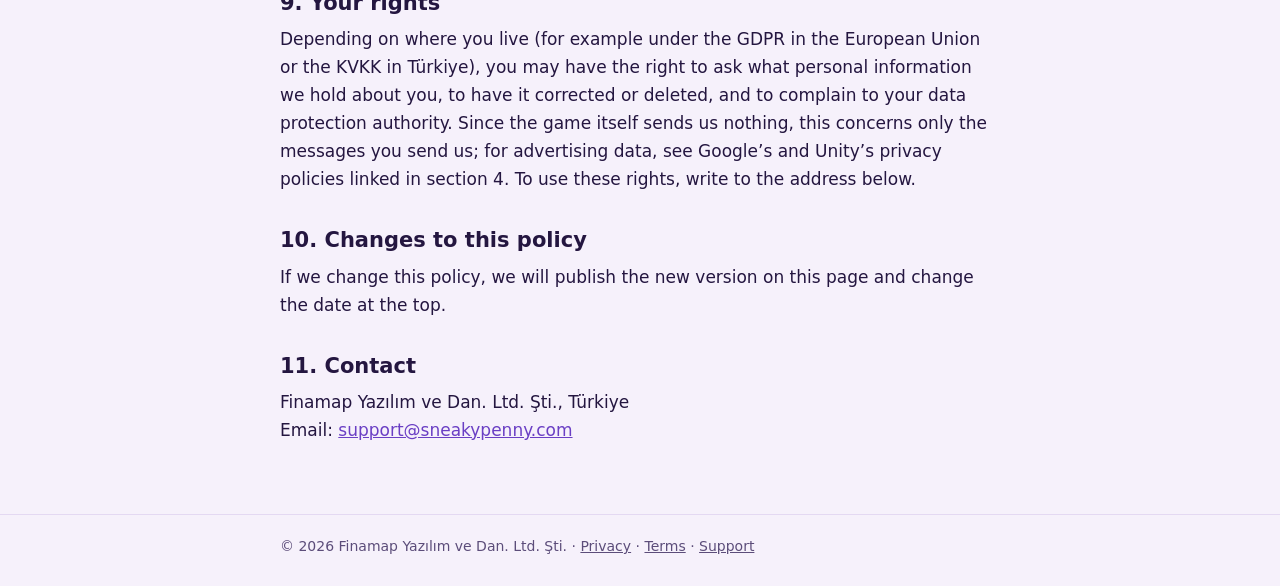
==== commit 47ea7184: "Privacy policy: name Unity Ads, the ad network AdMob mediates The game also shows ads from Unity Ads" ====
--- a/privacy/index.html
+++ b/privacy/index.html
@@ -20,12 +20,12 @@
 </div></header>
 <main>
   <h1>Privacy Policy</h1>
-  <p class="updated">Last updated: 15 October 2026</p>
+  <p class="updated">Last updated: 26 October 2026</p>
 
   <p>This policy explains what information is handled when you play <strong>Sneaky Penny: 3D Puzzle</strong> (“the game”) on iOS or Android. The game is published by <strong>Finamap Yazılım ve Dan. Ltd. Şti.</strong> (“we”, “us”).</p>
 
   <div class="summary">
-    <p><strong>In short:</strong> the game needs no account. We do not ask for your name, email address, phone number, contacts, photos or location. Your progress is saved only on your device. The game shows ads from Google AdMob, which uses your device’s advertising identifier; where the law requires it, you are asked first, and you can say no. If you allow notifications, the game can remind you of things in it and we can send you occasional announcements.</p>
+    <p><strong>In short:</strong> the game needs no account. We do not ask for your name, email address, phone number, contacts, photos or location. Your progress is saved only on your device. The game shows ads through Google AdMob, some of them supplied by Unity Ads; they use your device’s advertising identifier, and where the law requires it, you are asked first, and you can say no. If you allow notifications, the game can remind you of things in it and we can send you occasional announcements.</p>
   </div>
 
   <h2>1. What is saved on your device</h2>
@@ -38,19 +38,20 @@
   <p>This information stays on your device. It is not sent to us and we cannot see it. It is removed when you delete the game or clear its data. It may be included in your device’s own backups (for example iCloud or Google backup), which are controlled by you and by Apple or Google.</p>
 
   <h2>2. What we do not collect</h2>
-  <p>We ourselves do not collect, store or sell personal information about you through the game; the advertising described in section 4 is handled by Google. The game has no sign-up, no chat and no social features, and it does not read your contacts, photos, microphone, camera or location.</p>
+  <p>We ourselves do not collect, store or sell personal information about you through the game; the advertising described in section 4 is handled by Google and Unity. The game has no sign-up, no chat and no social features, and it does not read your contacts, photos, microphone, camera or location.</p>
 
   <h2>3. Purchases</h2>
   <p>Purchases made in the game are processed by the Apple App Store or Google Play, under their own terms and privacy policies. We never receive your card number or other payment details. The store only tells the game that a purchase was completed, so that the game can deliver it.</p>
 
   <h2>4. Advertising</h2>
-  <p>The game shows ads provided by <strong>Google AdMob</strong>: a full-screen ad between levels from level 6 on, and, only when you choose to watch one, a rewarded ad that gives you a booster or a heart. Players who own Premium see no ads between levels.</p>
+  <p>The game shows ads through <strong>Google AdMob</strong>: a full-screen ad between levels from level 6 on, and, only when you choose to watch one, a rewarded ad that gives you a booster or a heart. Players who own Premium see no ads between levels.</p>
   <p>To show and measure ads, Google may collect information from your device, such as its advertising identifier (the Advertising ID on Android, the IDFA on iOS), its IP address, its model and settings, and how you interact with the ads. Google uses this as described in <a href="https://policies.google.com/privacy" rel="noopener">Google’s Privacy Policy</a> and <a href="https://policies.google.com/technologies/partner-sites" rel="noopener">How Google uses information from sites or apps that use its services</a>.</p>
+  <p>AdMob can also fill an ad slot with an ad from <strong>Unity Ads</strong>, an ad network of Unity Technologies, when Unity offers the best ad for it (this is called mediation). Unity Ads may then collect the same kind of information (your device’s advertising identifier, its IP address, its model and settings, and how you interact with the ad) to show and measure that ad, as described in <a href="https://unity.com/legal/game-player-and-app-user-privacy-policy" rel="noopener">Unity’s Game Player and App User Privacy Policy</a>.</p>
   <ul>
     <li><strong>Your choice.</strong> In the European Economic Area, the United Kingdom, Switzerland and other places where the law requires it, the game asks for your consent before personalised ads are shown. On iOS, the game asks for permission before your device’s advertising identifier is used for tracking. If you say no, you may still see ads, but they will not be personalised.</li>
     <li><strong>Changing your mind.</strong> You can reset or limit your advertising identifier in your device settings (Android: Settings › Google › Ads; iOS: Settings › Privacy &amp; Security › Tracking).</li>
   </ul>
-  <p>The game contains no other advertising or analytics tools.</p>
+  <p>Apart from Google AdMob and Unity Ads, the game contains no other advertising or analytics tools.</p>
 
   <h2>5. Notifications</h2>
   <p>On its first launch the game asks whether it may send you notifications. If you allow them, the game can remind you when your hearts are full again and, if you own Premium, when your daily gift is ready. These reminders are set up on your device; nothing about them is sent to us.</p>
@@ -60,8 +61,8 @@
   <h2>6. Other companies involved</h2>
   <ul>
     <li><strong>Apple and Google</strong> distribute the game. Depending on your device settings, they may share with us anonymous, combined statistics, such as the number of downloads and crash reports. These do not identify you.</li>
-    <li><strong>Google</strong> provides the ads in the game (Google AdMob), as described in section 4, and delivers our announcements (Firebase Cloud Messaging), as described in section 5.</li>
-    <li><strong>Unity</strong> is the technology the game is built with. When the game runs, Unity may receive basic technical information about the device, such as its model and operating-system version. See <a href="https://unity.com/legal/privacy-policy" rel="noopener">Unity’s Privacy Policy</a>.</li>
+    <li><strong>Google</strong> provides the game’s ad system (Google AdMob), as described in section 4, and delivers our announcements (Firebase Cloud Messaging), as described in section 5.</li>
+    <li><strong>Unity</strong> is the technology the game is built with. When the game runs, Unity may receive basic technical information about the device, such as its model and operating-system version. See <a href="https://unity.com/legal/privacy-policy" rel="noopener">Unity’s Privacy Policy</a>. Unity also supplies some of the ads through Unity Ads, as described in section 4.</li>
   </ul>
 
   <h2>7. When you contact us</h2>
@@ -71,7 +72,7 @@
   <p>The game is suitable for a general audience. We do not knowingly collect personal information from children. If you believe a child has sent us personal information, please write to us and we will delete it.</p>
 
   <h2>9. Your rights</h2>
-  <p>Depending on where you live (for example under the GDPR in the European Union or the KVKK in Türkiye), you may have the right to ask what personal information we hold about you, to have it corrected or deleted, and to complain to your data protection authority. Since the game itself sends us nothing, this concerns only the messages you send us; for advertising data, see Google’s Privacy Policy linked in section 4. To use these rights, write to the address below.</p>
+  <p>Depending on where you live (for example under the GDPR in the European Union or the KVKK in Türkiye), you may have the right to ask what personal information we hold about you, to have it corrected or deleted, and to complain to your data protection authority. Since the game itself sends us nothing, this concerns only the messages you send us; for advertising data, see Google’s and Unity’s privacy policies linked in section 4. To use these rights, write to the address below.</p>
 
   <h2>10. Changes to this policy</h2>
   <p>If we change this policy, we will publish the new version on this page and change the date at the top.</p>
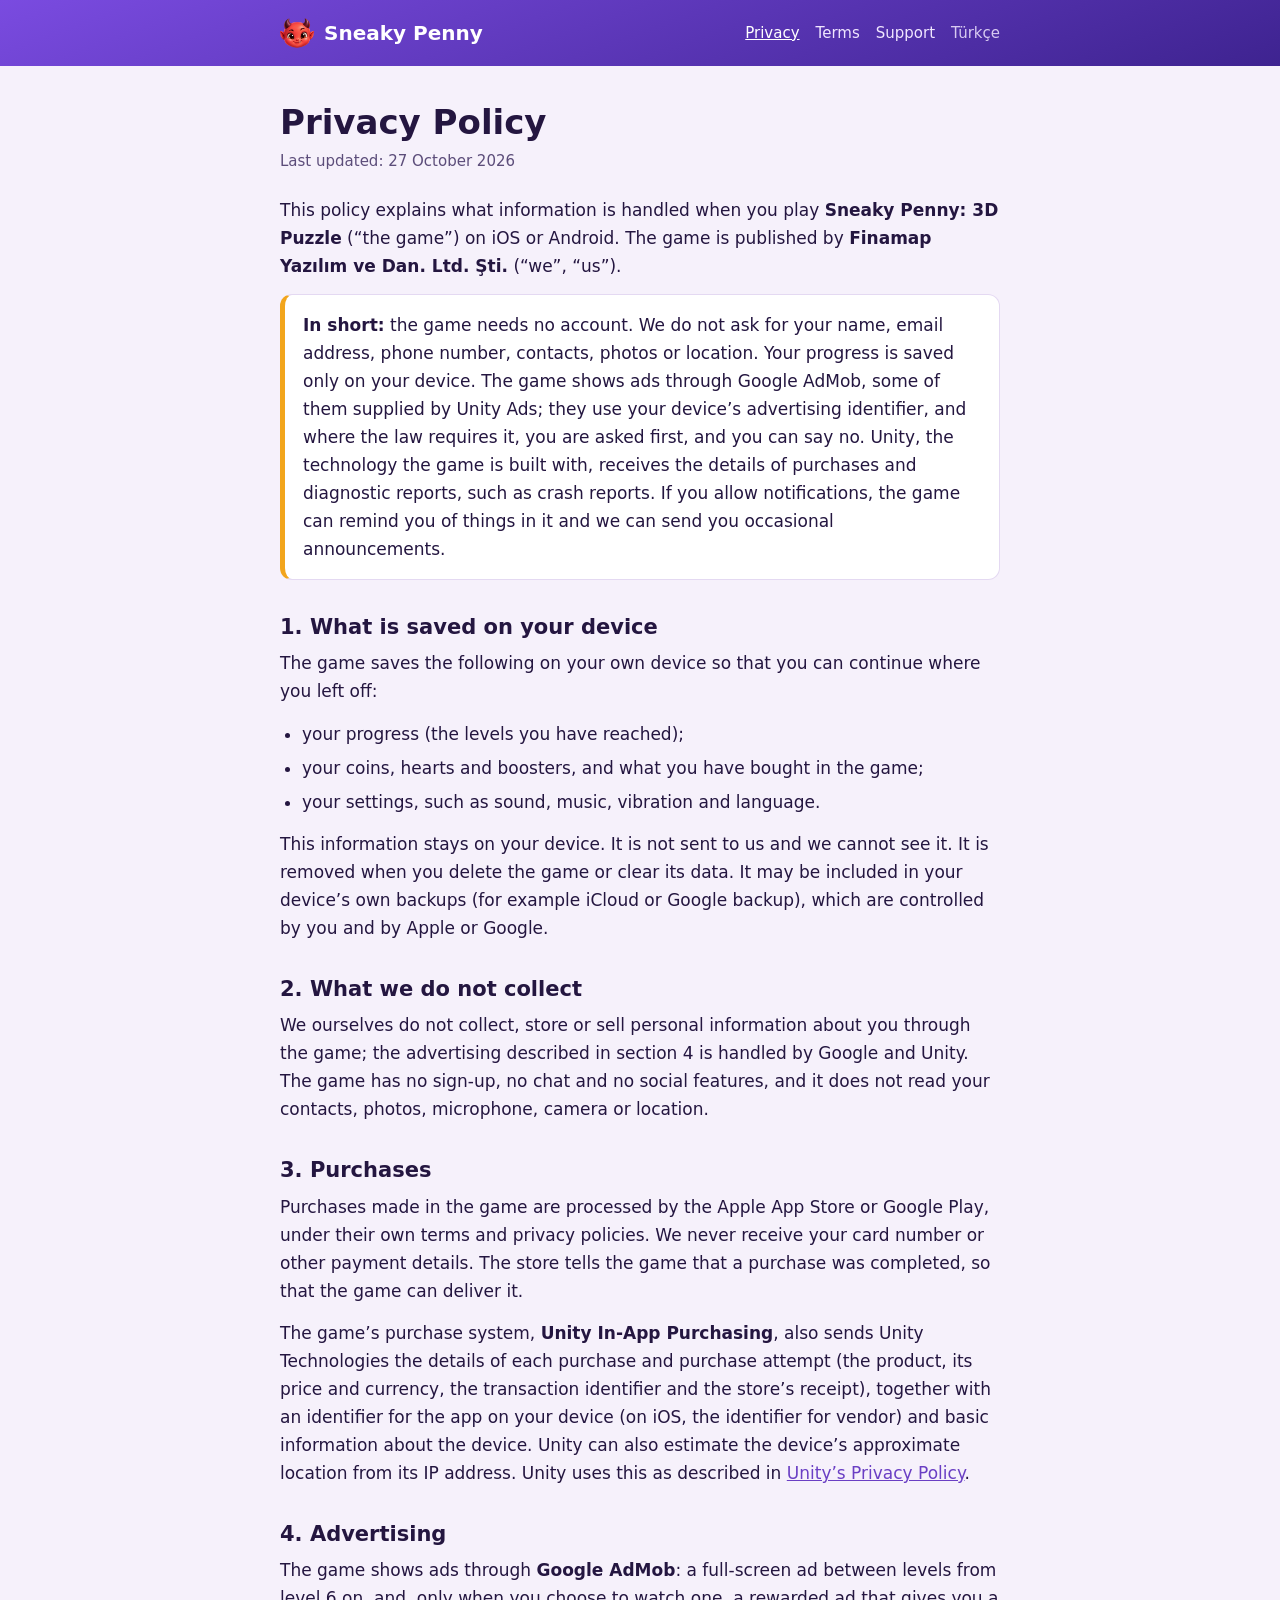
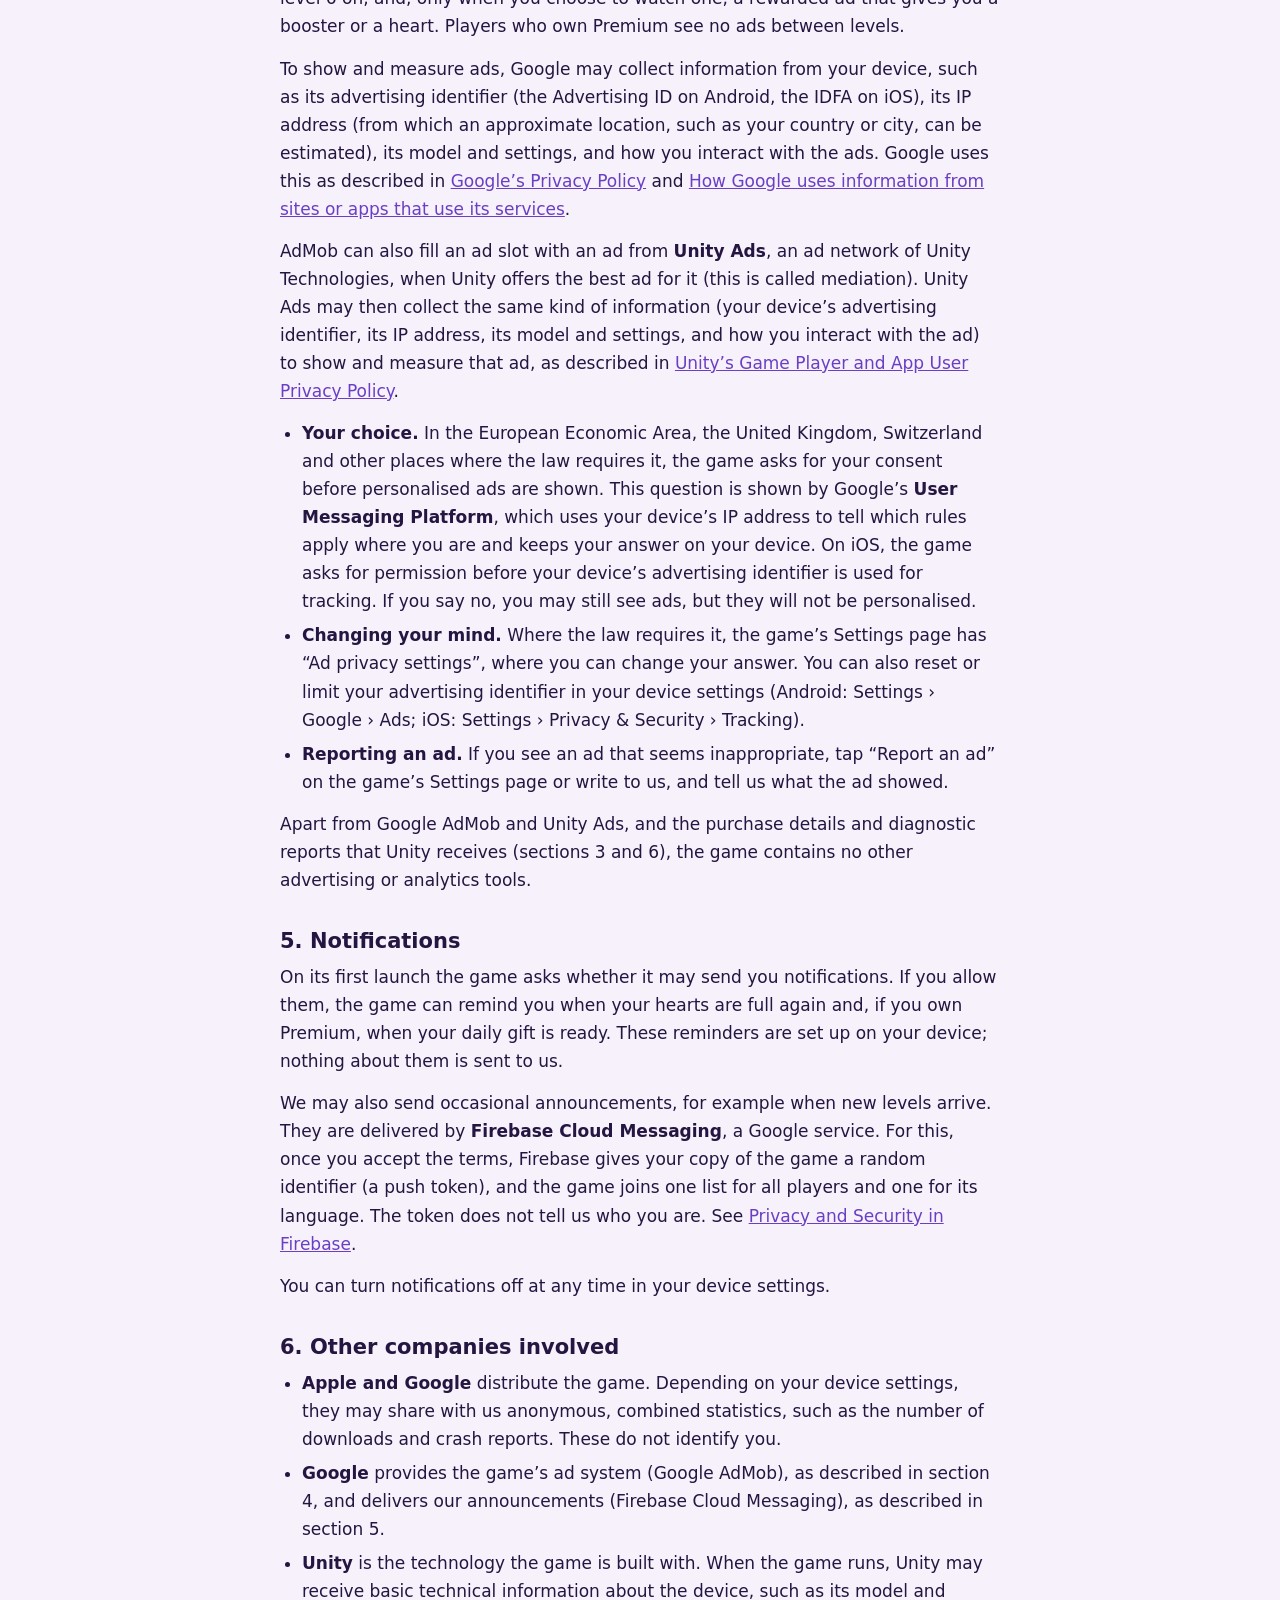
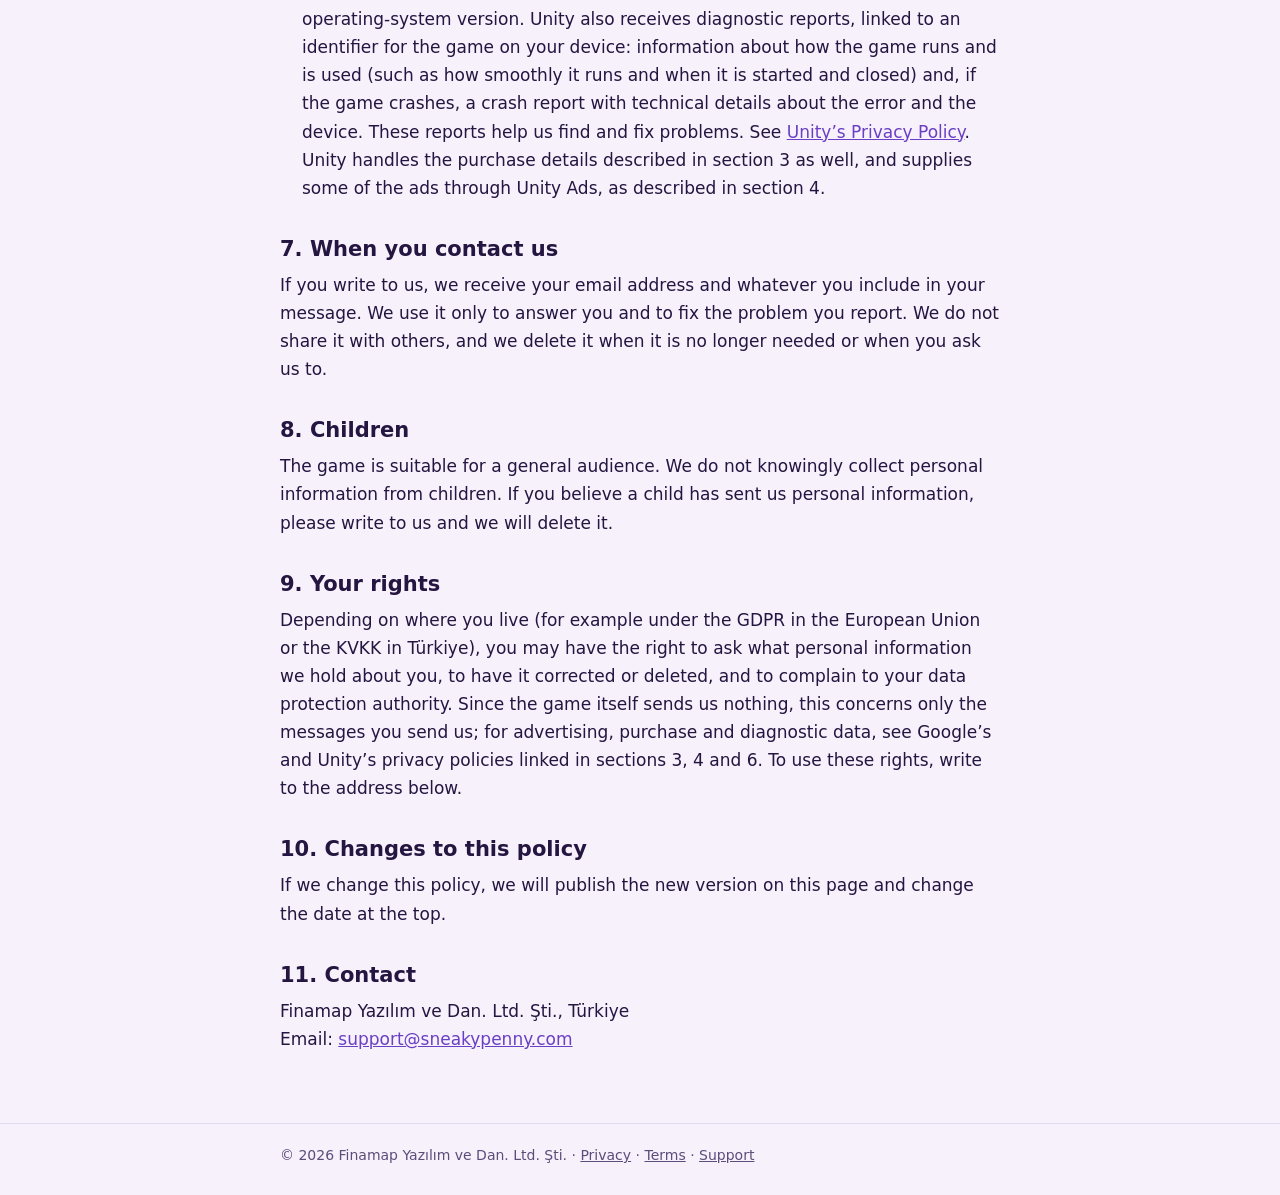
==== commit f952f9e2: "Privacy policy: Unity purchase and diagnostic data, consent form, ad reports The policy now also cov" ====
--- a/privacy/index.html
+++ b/privacy/index.html
@@ -20,12 +20,12 @@
 </div></header>
 <main>
   <h1>Privacy Policy</h1>
-  <p class="updated">Last updated: 26 October 2026</p>
+  <p class="updated">Last updated: 27 October 2026</p>
 
   <p>This policy explains what information is handled when you play <strong>Sneaky Penny: 3D Puzzle</strong> (“the game”) on iOS or Android. The game is published by <strong>Finamap Yazılım ve Dan. Ltd. Şti.</strong> (“we”, “us”).</p>
 
   <div class="summary">
-    <p><strong>In short:</strong> the game needs no account. We do not ask for your name, email address, phone number, contacts, photos or location. Your progress is saved only on your device. The game shows ads through Google AdMob, some of them supplied by Unity Ads; they use your device’s advertising identifier, and where the law requires it, you are asked first, and you can say no. If you allow notifications, the game can remind you of things in it and we can send you occasional announcements.</p>
+    <p><strong>In short:</strong> the game needs no account. We do not ask for your name, email address, phone number, contacts, photos or location. Your progress is saved only on your device. The game shows ads through Google AdMob, some of them supplied by Unity Ads; they use your device’s advertising identifier, and where the law requires it, you are asked first, and you can say no. Unity, the technology the game is built with, receives the details of purchases and diagnostic reports, such as crash reports. If you allow notifications, the game can remind you of things in it and we can send you occasional announcements.</p>
   </div>
 
   <h2>1. What is saved on your device</h2>
@@ -41,17 +41,19 @@
   <p>We ourselves do not collect, store or sell personal information about you through the game; the advertising described in section 4 is handled by Google and Unity. The game has no sign-up, no chat and no social features, and it does not read your contacts, photos, microphone, camera or location.</p>
 
   <h2>3. Purchases</h2>
-  <p>Purchases made in the game are processed by the Apple App Store or Google Play, under their own terms and privacy policies. We never receive your card number or other payment details. The store only tells the game that a purchase was completed, so that the game can deliver it.</p>
+  <p>Purchases made in the game are processed by the Apple App Store or Google Play, under their own terms and privacy policies. We never receive your card number or other payment details. The store tells the game that a purchase was completed, so that the game can deliver it.</p>
+  <p>The game’s purchase system, <strong>Unity In-App Purchasing</strong>, also sends Unity Technologies the details of each purchase and purchase attempt (the product, its price and currency, the transaction identifier and the store’s receipt), together with an identifier for the app on your device (on iOS, the identifier for vendor) and basic information about the device. Unity can also estimate the device’s approximate location from its IP address. Unity uses this as described in <a href="https://unity.com/legal/privacy-policy" rel="noopener">Unity’s Privacy Policy</a>.</p>
 
   <h2>4. Advertising</h2>
   <p>The game shows ads through <strong>Google AdMob</strong>: a full-screen ad between levels from level 6 on, and, only when you choose to watch one, a rewarded ad that gives you a booster or a heart. Players who own Premium see no ads between levels.</p>
-  <p>To show and measure ads, Google may collect information from your device, such as its advertising identifier (the Advertising ID on Android, the IDFA on iOS), its IP address, its model and settings, and how you interact with the ads. Google uses this as described in <a href="https://policies.google.com/privacy" rel="noopener">Google’s Privacy Policy</a> and <a href="https://policies.google.com/technologies/partner-sites" rel="noopener">How Google uses information from sites or apps that use its services</a>.</p>
+  <p>To show and measure ads, Google may collect information from your device, such as its advertising identifier (the Advertising ID on Android, the IDFA on iOS), its IP address (from which an approximate location, such as your country or city, can be estimated), its model and settings, and how you interact with the ads. Google uses this as described in <a href="https://policies.google.com/privacy" rel="noopener">Google’s Privacy Policy</a> and <a href="https://policies.google.com/technologies/partner-sites" rel="noopener">How Google uses information from sites or apps that use its services</a>.</p>
   <p>AdMob can also fill an ad slot with an ad from <strong>Unity Ads</strong>, an ad network of Unity Technologies, when Unity offers the best ad for it (this is called mediation). Unity Ads may then collect the same kind of information (your device’s advertising identifier, its IP address, its model and settings, and how you interact with the ad) to show and measure that ad, as described in <a href="https://unity.com/legal/game-player-and-app-user-privacy-policy" rel="noopener">Unity’s Game Player and App User Privacy Policy</a>.</p>
   <ul>
-    <li><strong>Your choice.</strong> In the European Economic Area, the United Kingdom, Switzerland and other places where the law requires it, the game asks for your consent before personalised ads are shown. On iOS, the game asks for permission before your device’s advertising identifier is used for tracking. If you say no, you may still see ads, but they will not be personalised.</li>
-    <li><strong>Changing your mind.</strong> You can reset or limit your advertising identifier in your device settings (Android: Settings › Google › Ads; iOS: Settings › Privacy &amp; Security › Tracking).</li>
+    <li><strong>Your choice.</strong> In the European Economic Area, the United Kingdom, Switzerland and other places where the law requires it, the game asks for your consent before personalised ads are shown. This question is shown by Google’s <strong>User Messaging Platform</strong>, which uses your device’s IP address to tell which rules apply where you are and keeps your answer on your device. On iOS, the game asks for permission before your device’s advertising identifier is used for tracking. If you say no, you may still see ads, but they will not be personalised.</li>
+    <li><strong>Changing your mind.</strong> Where the law requires it, the game’s Settings page has “Ad privacy settings”, where you can change your answer. You can also reset or limit your advertising identifier in your device settings (Android: Settings › Google › Ads; iOS: Settings › Privacy &amp; Security › Tracking).</li>
+    <li><strong>Reporting an ad.</strong> If you see an ad that seems inappropriate, tap “Report an ad” on the game’s Settings page or write to us, and tell us what the ad showed.</li>
   </ul>
-  <p>Apart from Google AdMob and Unity Ads, the game contains no other advertising or analytics tools.</p>
+  <p>Apart from Google AdMob and Unity Ads, and the purchase details and diagnostic reports that Unity receives (sections 3 and 6), the game contains no other advertising or analytics tools.</p>
 
   <h2>5. Notifications</h2>
   <p>On its first launch the game asks whether it may send you notifications. If you allow them, the game can remind you when your hearts are full again and, if you own Premium, when your daily gift is ready. These reminders are set up on your device; nothing about them is sent to us.</p>
@@ -62,7 +64,7 @@
   <ul>
     <li><strong>Apple and Google</strong> distribute the game. Depending on your device settings, they may share with us anonymous, combined statistics, such as the number of downloads and crash reports. These do not identify you.</li>
     <li><strong>Google</strong> provides the game’s ad system (Google AdMob), as described in section 4, and delivers our announcements (Firebase Cloud Messaging), as described in section 5.</li>
-    <li><strong>Unity</strong> is the technology the game is built with. When the game runs, Unity may receive basic technical information about the device, such as its model and operating-system version. See <a href="https://unity.com/legal/privacy-policy" rel="noopener">Unity’s Privacy Policy</a>. Unity also supplies some of the ads through Unity Ads, as described in section 4.</li>
+    <li><strong>Unity</strong> is the technology the game is built with. When the game runs, Unity may receive basic technical information about the device, such as its model and operating-system version. Unity also receives diagnostic reports, linked to an identifier for the game on your device: information about how the game runs and is used (such as how smoothly it runs and when it is started and closed) and, if the game crashes, a crash report with technical details about the error and the device. These reports help us find and fix problems. See <a href="https://unity.com/legal/privacy-policy" rel="noopener">Unity’s Privacy Policy</a>. Unity handles the purchase details described in section 3 as well, and supplies some of the ads through Unity Ads, as described in section 4.</li>
   </ul>
 
   <h2>7. When you contact us</h2>
@@ -72,7 +74,7 @@
   <p>The game is suitable for a general audience. We do not knowingly collect personal information from children. If you believe a child has sent us personal information, please write to us and we will delete it.</p>
 
   <h2>9. Your rights</h2>
-  <p>Depending on where you live (for example under the GDPR in the European Union or the KVKK in Türkiye), you may have the right to ask what personal information we hold about you, to have it corrected or deleted, and to complain to your data protection authority. Since the game itself sends us nothing, this concerns only the messages you send us; for advertising data, see Google’s and Unity’s privacy policies linked in section 4. To use these rights, write to the address below.</p>
+  <p>Depending on where you live (for example under the GDPR in the European Union or the KVKK in Türkiye), you may have the right to ask what personal information we hold about you, to have it corrected or deleted, and to complain to your data protection authority. Since the game itself sends us nothing, this concerns only the messages you send us; for advertising, purchase and diagnostic data, see Google’s and Unity’s privacy policies linked in sections 3, 4 and 6. To use these rights, write to the address below.</p>
 
   <h2>10. Changes to this policy</h2>
   <p>If we change this policy, we will publish the new version on this page and change the date at the top.</p>
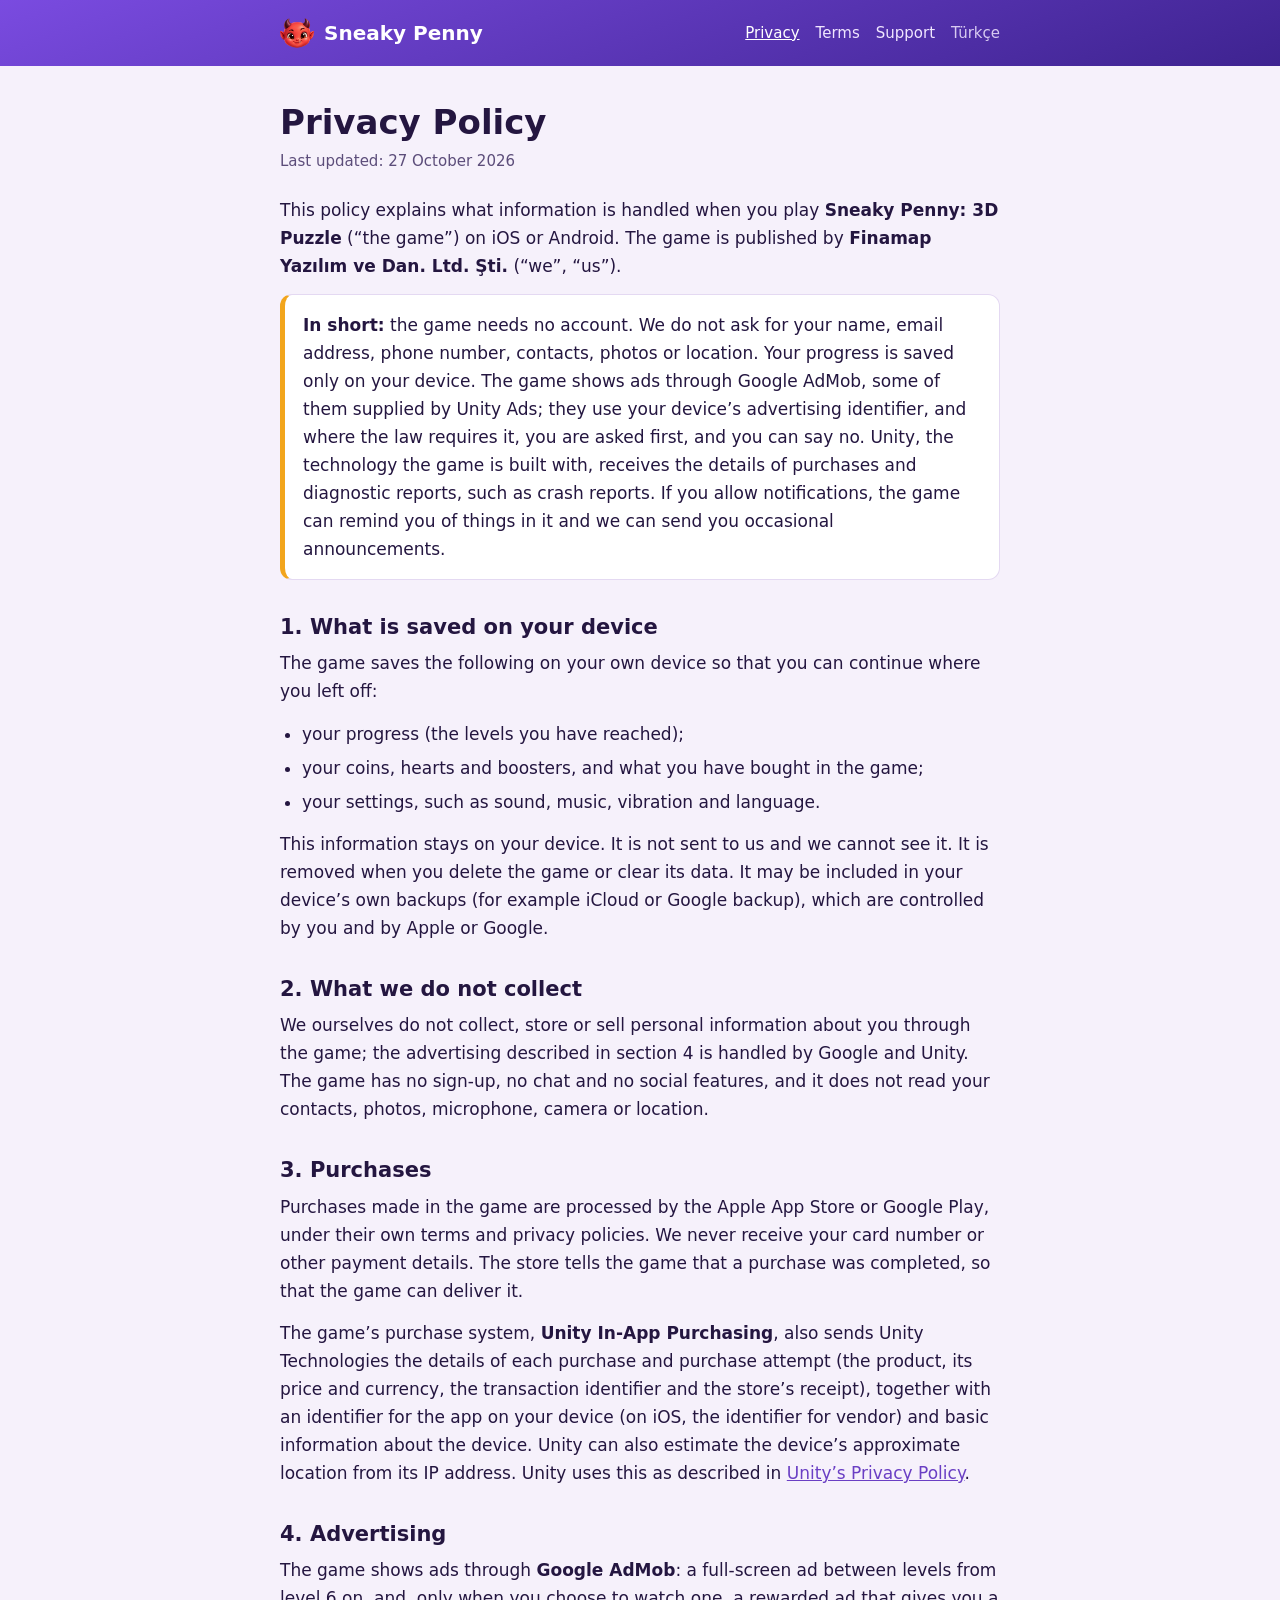
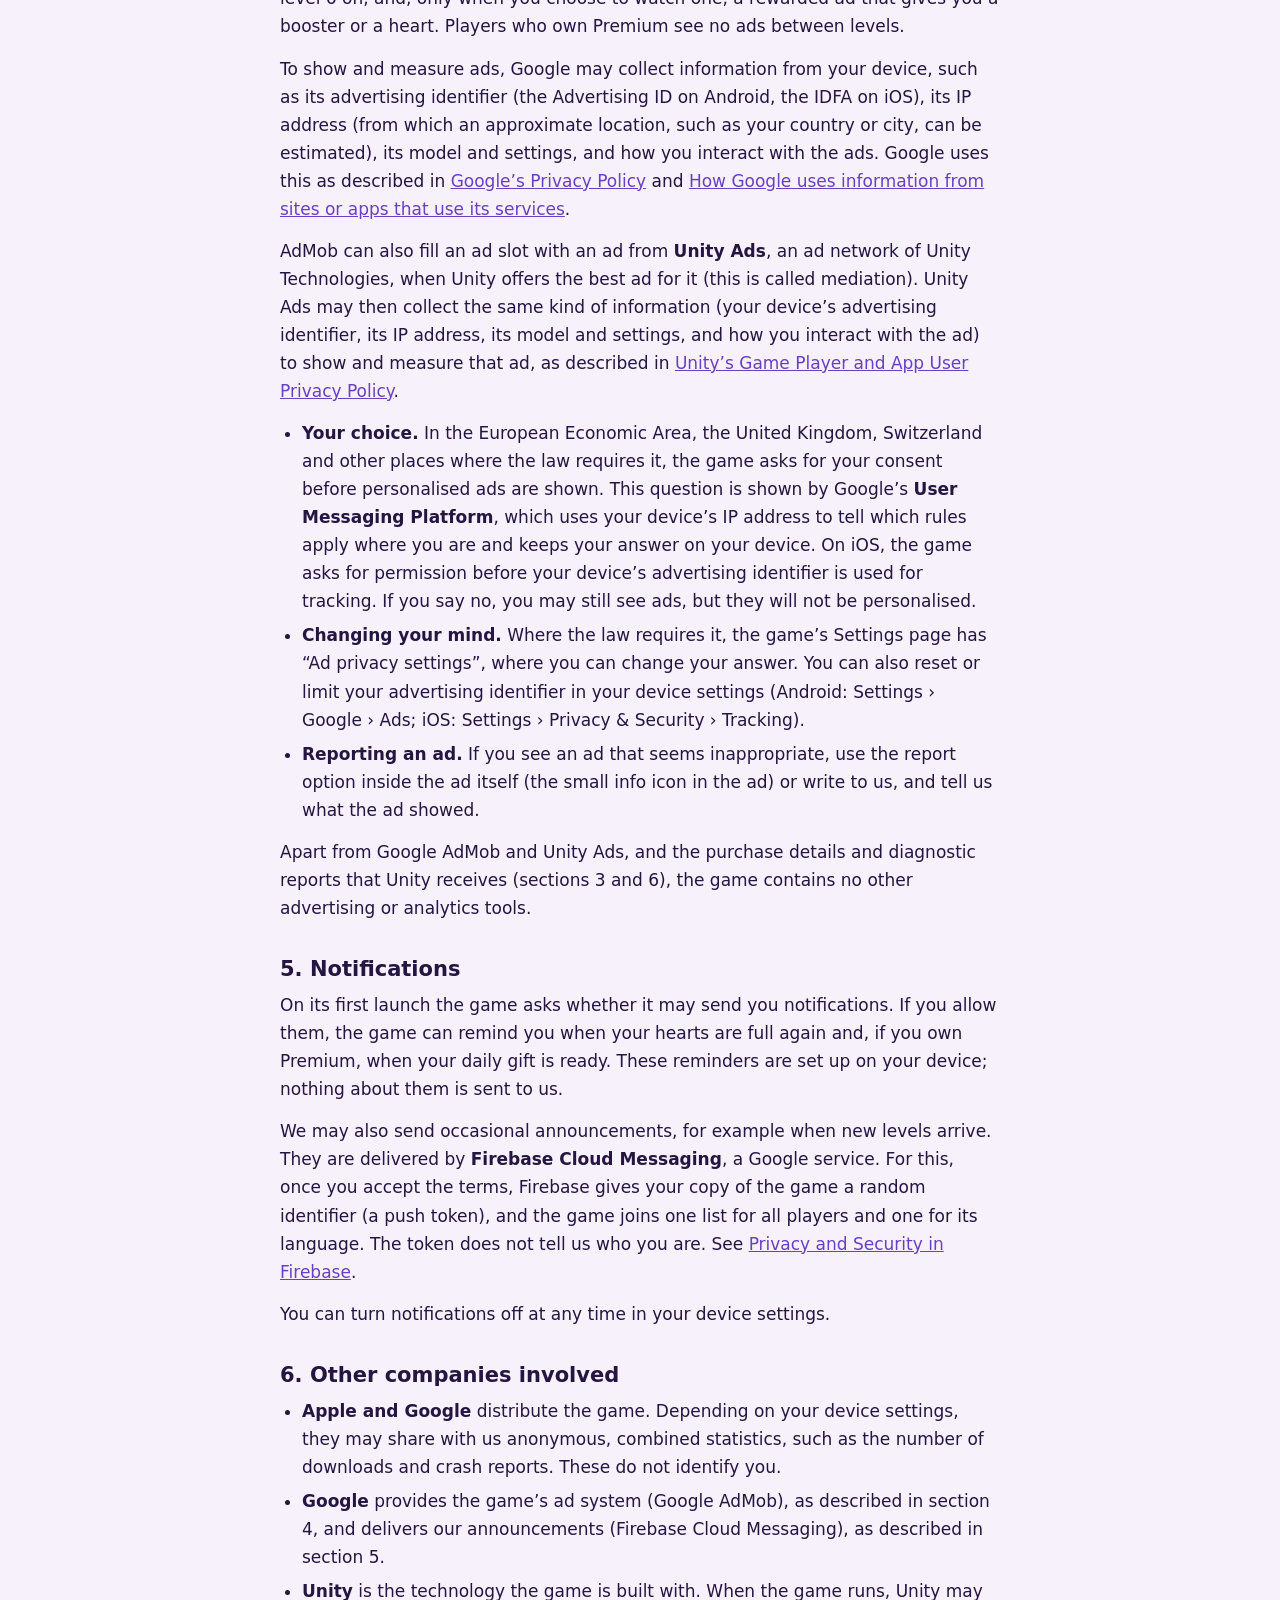
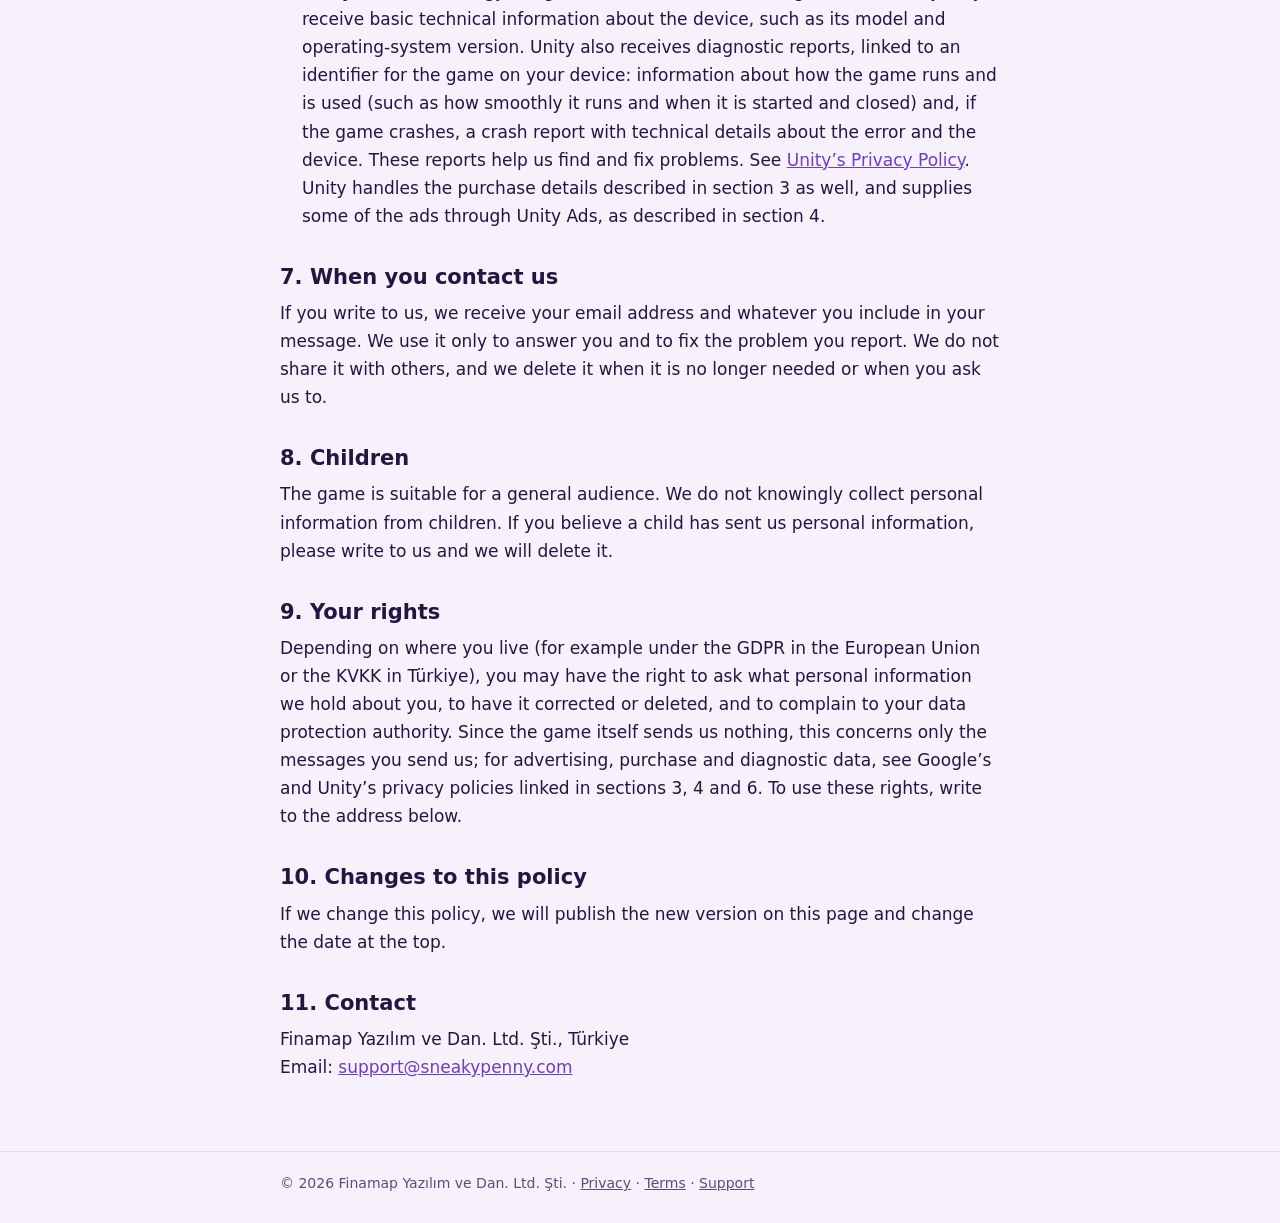
==== commit 6c779c8c: "Privacy policy: report ads from the ad itself, not a settings link The game no longer has its own "R" ====
--- a/privacy/index.html
+++ b/privacy/index.html
@@ -51,7 +51,7 @@
   <ul>
     <li><strong>Your choice.</strong> In the European Economic Area, the United Kingdom, Switzerland and other places where the law requires it, the game asks for your consent before personalised ads are shown. This question is shown by Google’s <strong>User Messaging Platform</strong>, which uses your device’s IP address to tell which rules apply where you are and keeps your answer on your device. On iOS, the game asks for permission before your device’s advertising identifier is used for tracking. If you say no, you may still see ads, but they will not be personalised.</li>
     <li><strong>Changing your mind.</strong> Where the law requires it, the game’s Settings page has “Ad privacy settings”, where you can change your answer. You can also reset or limit your advertising identifier in your device settings (Android: Settings › Google › Ads; iOS: Settings › Privacy &amp; Security › Tracking).</li>
-    <li><strong>Reporting an ad.</strong> If you see an ad that seems inappropriate, tap “Report an ad” on the game’s Settings page or write to us, and tell us what the ad showed.</li>
+    <li><strong>Reporting an ad.</strong> If you see an ad that seems inappropriate, use the report option inside the ad itself (the small info icon in the ad) or write to us, and tell us what the ad showed.</li>
   </ul>
   <p>Apart from Google AdMob and Unity Ads, and the purchase details and diagnostic reports that Unity receives (sections 3 and 6), the game contains no other advertising or analytics tools.</p>
 
